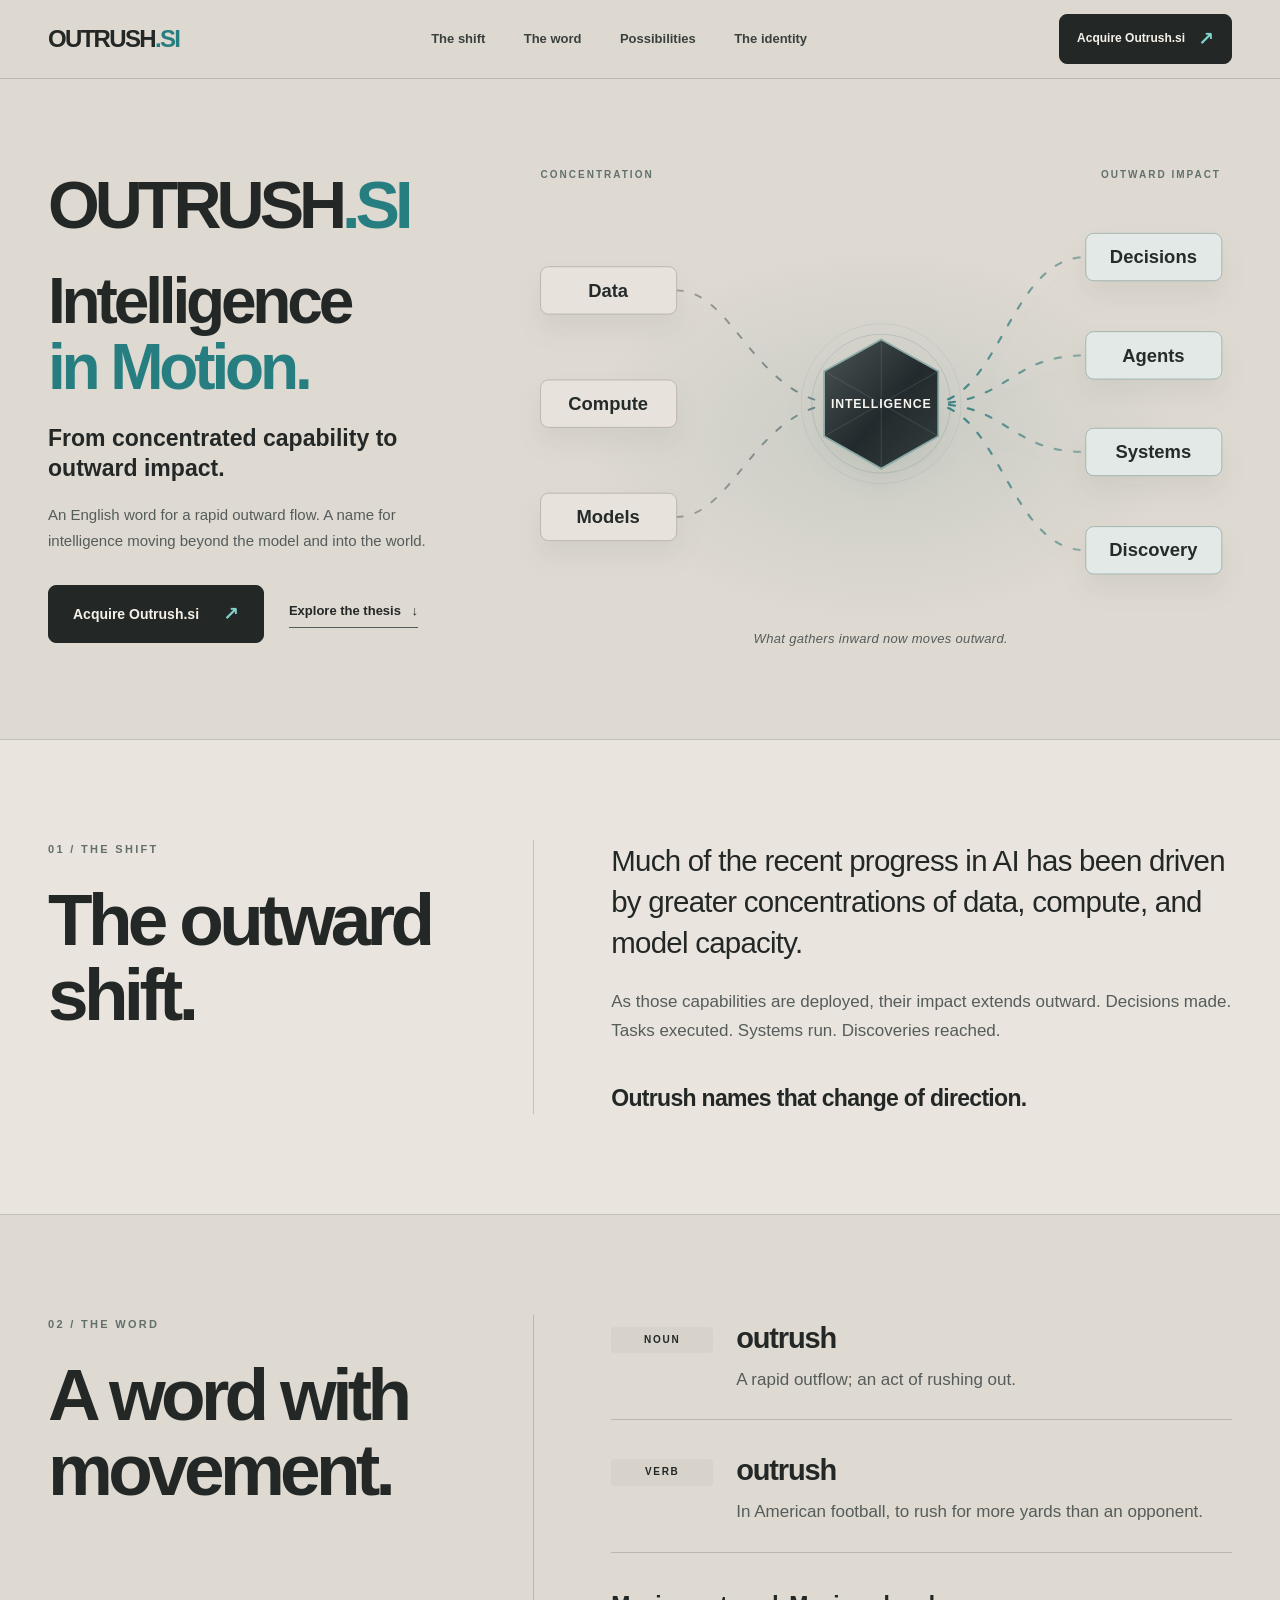
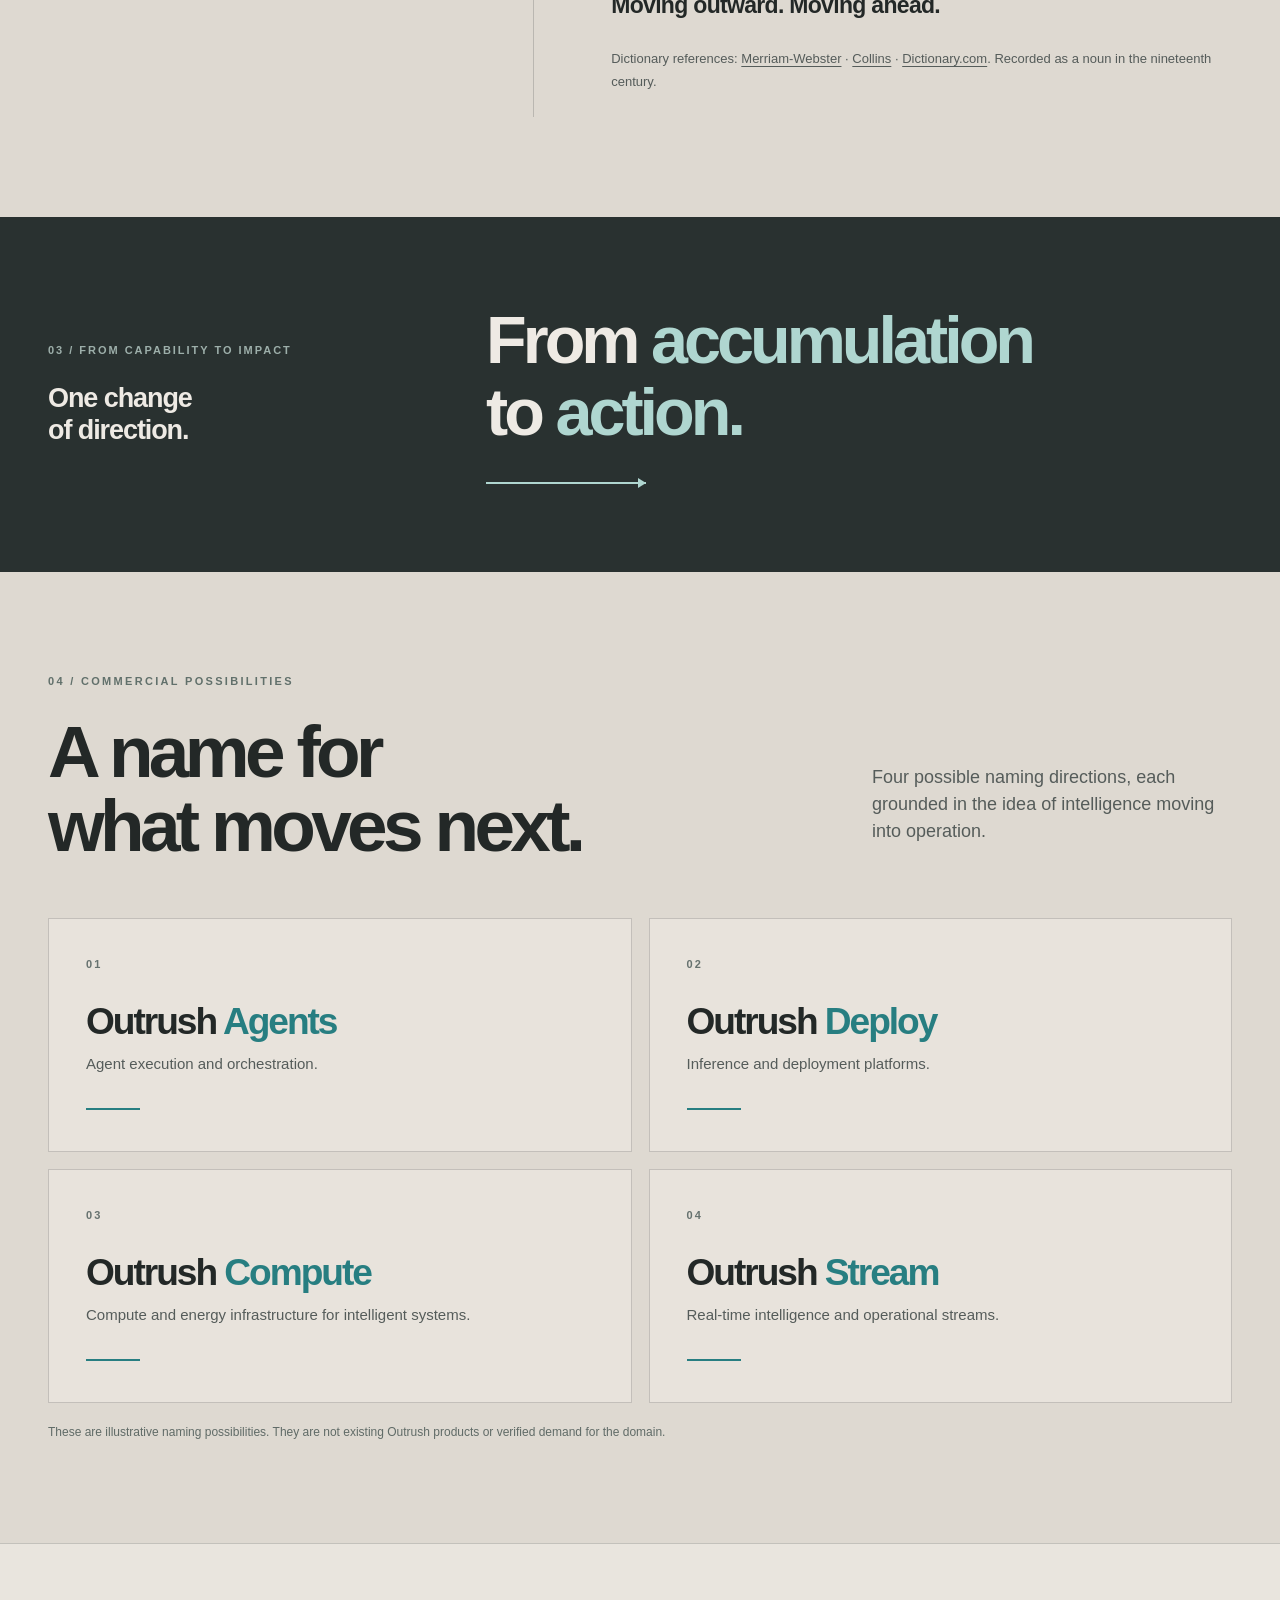
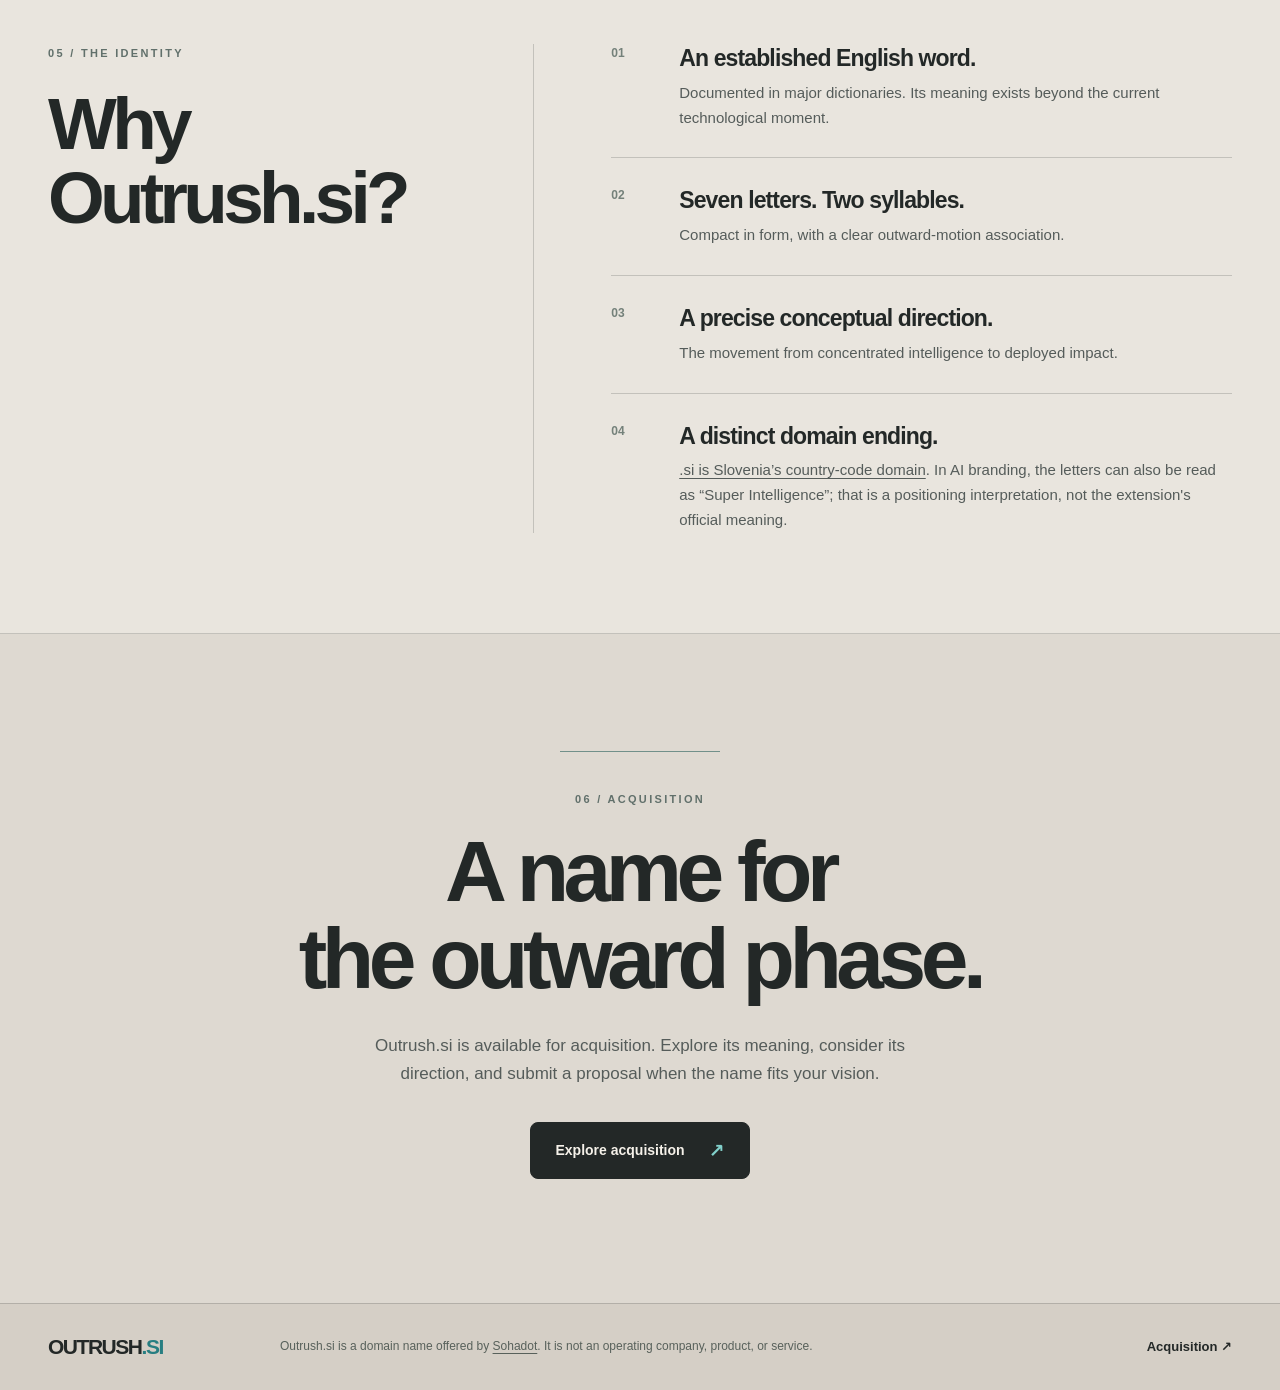
==== index.html @ 8e2b44d5 "Build Outrush.si concept-led landing and offer-only acquisition experience" ====
<!doctype html>
<html lang="en">
<head>
  <meta charset="utf-8">
  <meta name="viewport" content="width=device-width, initial-scale=1">
  <meta name="theme-color" content="#ded9d1">
  <meta name="robots" content="index, follow">
  <meta name="description" content="Outrush.si — Intelligence in Motion. A real English word for the outward flow of intelligence. Seven letters, offered for acquisition by Sohadot.">
  <title>Outrush.si — Intelligence in Motion</title>
  <link rel="canonical" href="https://outrush.si/">
  <link rel="icon" href="/assets/favicon.svg" type="image/svg+xml">
  <link rel="stylesheet" href="/styles.css">
  <meta property="og:type" content="website">
  <meta property="og:site_name" content="Outrush.si">
  <meta property="og:title" content="Outrush.si — Intelligence in Motion">
  <meta property="og:description" content="From concentrated capability to outward impact. An established English word with a distinct conceptual direction.">
  <meta property="og:url" content="https://outrush.si/">
  <meta name="twitter:card" content="summary">
  <script type="application/ld+json">
  {
    "@context":"https://schema.org",
    "@graph":[
      {"@type":"WebPage","@id":"https://outrush.si/#webpage","url":"https://outrush.si/","name":"Outrush.si — Intelligence in Motion","description":"A concept-led presentation of the domain name Outrush.si, available for acquisition from Sohadot.","inLanguage":"en","about":{"@id":"https://outrush.si/#term"}},
      {"@type":"DefinedTerm","@id":"https://outrush.si/#term","name":"outrush","description":"An act of rushing out; a rapid outflow.","url":"https://www.merriam-webster.com/dictionary/outrush","sameAs":["https://www.collinsdictionary.com/dictionary/english/outrush","https://www.dictionary.com/browse/outrush"]}
    ]
  }
  </script>
  <script src="/script.js" defer></script>
</head>
<body>
  <a class="skip-link" href="#main">Skip to content</a>
  <header class="site-header">
    <div class="shell header-inner">
      <a href="/" class="wordmark" aria-label="Outrush.si home">OUTRUSH<span>.SI</span></a>
      <nav class="desktop-nav" aria-label="Main navigation">
        <a href="#thesis">The shift</a>
        <a href="#meaning">The word</a>
        <a href="#applications">Possibilities</a>
        <a href="#identity">The identity</a>
      </nav>
      <a class="button button-dark header-action" href="/acquire/">Acquire Outrush.si <span aria-hidden="true">↗</span></a>
      <details class="mobile-menu">
        <summary aria-label="Open navigation menu"><span></span><span></span><span></span></summary>
        <nav aria-label="Mobile navigation">
          <a href="#thesis">The shift</a><a href="#meaning">The word</a><a href="#applications">Possibilities</a><a href="#identity">The identity</a><a href="/acquire/">Acquisition</a>
        </nav>
      </details>
    </div>
  </header>
  <main id="main">
    <section class="hero shell" aria-labelledby="hero-title">
      <div class="hero-copy">
        <h1 id="hero-title">OUTRUSH<span>.SI</span></h1>
        <p class="hero-lead">Intelligence<br><em>in Motion.</em></p>
        <p class="hero-support">From concentrated capability to outward impact.</p>
        <p class="hero-explain">An English word for a rapid outward flow. A name for intelligence moving beyond the model and into the world.</p>
        <div class="hero-buttons">
          <a class="button button-dark" href="/acquire/">Acquire Outrush.si <span aria-hidden="true">↗</span></a>
          <a class="text-link" href="#thesis">Explore the thesis <span aria-hidden="true">↓</span></a>
        </div>
      </div>
      <div class="flow-wrap">
        <div class="flow-topline"><span>CONCENTRATION</span><span>OUTWARD IMPACT</span></div>
        <svg class="flow-visual" viewBox="0 0 800 530" role="img" aria-labelledby="flow-title flow-desc">
          <title id="flow-title">Outrush: intelligence in motion</title>
          <desc id="flow-desc">Data, compute and models converge into intelligence. Its capabilities extend outward into decisions, agents, systems and discovery.</desc>
          <defs>
            <linearGradient id="pathIn" x1="0" y1="0" x2="1" y2="0"><stop stop-color="#9c9993"/><stop offset="1" stop-color="#648486"/></linearGradient>
            <linearGradient id="pathOut" x1="0" y1="0" x2="1" y2="0"><stop stop-color="#2e7d82"/><stop offset="1" stop-color="#92aaa5"/></linearGradient>
            <linearGradient id="core" x1="0" y1="0" x2="1" y2="1"><stop stop-color="#4c5555"/><stop offset="0.54" stop-color="#222a2d"/><stop offset="1" stop-color="#343e3c"/></linearGradient>
          </defs>
          <g class="flow-lines lines-in" fill="none" stroke="url(#pathIn)" stroke-width="2.2" stroke-linecap="round">
            <path d="M167 136 C230 136 254 252 343 265"/>
            <path d="M167 265 C242 265 274 265 343 265"/>
            <path d="M167 394 C230 394 254 278 343 265"/>
          </g>
          <g class="flow-lines lines-out" fill="none" stroke="url(#pathOut)" stroke-width="2.5" stroke-linecap="round">
            <path d="M455 265 C536 262 546 98 633 98"/>
            <path d="M455 265 C546 265 545 210 633 210"/>
            <path d="M455 265 C546 265 545 320 633 320"/>
            <path d="M455 265 C536 268 546 432 633 432"/>
          </g>
          <g class="flow-in" fill="#e7e2db" stroke="#b8b2a8">
            <rect x="12" y="109" rx="9" width="155" height="54"/>
            <rect x="12" y="238" rx="9" width="155" height="54"/>
            <rect x="12" y="367" rx="9" width="155" height="54"/>
          </g>
          <g class="flow-out" fill="#e2e9e6" stroke="#9bb0aa">
            <rect x="633" y="71" rx="9" width="155" height="54"/>
            <rect x="633" y="183" rx="9" width="155" height="54"/>
            <rect x="633" y="293" rx="9" width="155" height="54"/>
            <rect x="633" y="405" rx="9" width="155" height="54"/>
          </g>
          <polygon points="400,192 465,228 465,302 400,339 335,302 335,228" fill="url(#core)" stroke="#8daba8" stroke-width="2"/>
          <path d="M400 192V339 M335 228L400 265L465 228 M335 302L400 265L465 302" fill="none" stroke="#9bb4af" stroke-opacity=".22"/>
          <circle cx="400" cy="265" r="79" fill="none" stroke="#567e7f" stroke-opacity=".24"/>
          <circle cx="400" cy="265" r="91" fill="none" stroke="#567e7f" stroke-opacity=".12"/>
          <g class="flow-text" fill="#252b2a" font-size="21" font-weight="600" text-anchor="middle">
            <text x="89" y="143">Data</text>
            <text x="89" y="272">Compute</text>
            <text x="89" y="401">Models</text>
            <text x="710" y="105">Decisions</text>
            <text x="710" y="217">Agents</text>
            <text x="710" y="327">Systems</text>
            <text x="710" y="439">Discovery</text>
          </g>
          <text x="400" y="270" fill="#f6f5f0" font-size="14" font-weight="700" letter-spacing="1" text-anchor="middle">INTELLIGENCE</text>
        </svg>
        <div class="flow-mobile" aria-label="Data, compute, and models move into intelligence and outward into decisions, agents, systems and discovery.">
          <div class="mobile-inputs"><span>Data</span><span>Compute</span><span>Models</span></div>
          <span class="mobile-flow-arrow" aria-hidden="true">↓</span>
          <div class="mobile-core">INTELLIGENCE</div>
          <span class="mobile-flow-arrow" aria-hidden="true">↓</span>
          <div class="mobile-outputs"><span>Decisions</span><span>Agents</span><span>Systems</span><span>Discovery</span></div>
        </div>
        <p class="flow-caption">What gathers inward now moves outward.</p>
      </div>
    </section>

    <section class="thesis-band" id="thesis" aria-labelledby="shift-heading">
      <div class="shell editorial-grid">
        <div class="section-name"><span class="section-index">01 / THE SHIFT</span><h2 id="shift-heading">The outward<br>shift.</h2></div>
        <div class="section-body">
          <p class="body-large">Much of the recent progress in AI has been driven by greater concentrations of data, compute, and model capacity.</p>
          <p>As those capabilities are deployed, their impact extends outward. Decisions made. Tasks executed. Systems run. Discoveries reached.</p>
          <p class="pull-quote">Outrush names that change of direction.</p>
        </div>
      </div>
    </section>

    <section class="section shell" id="meaning" aria-labelledby="meaning-heading">
      <div class="editorial-grid">
        <div class="section-name"><span class="section-index">02 / THE WORD</span><h2 id="meaning-heading">A word with<br>movement.</h2></div>
        <div class="section-body">
          <div class="definition"><span class="part-of-speech">NOUN</span><div><strong>outrush</strong><p>A rapid outflow; an act of rushing out.</p></div></div>
          <div class="definition"><span class="part-of-speech">VERB</span><div><strong>outrush</strong><p>In American football, to rush for more yards than an opponent.</p></div></div>
          <p class="pull-quote">Moving outward. Moving ahead.</p>
          <p class="source-line">Dictionary references: <a href="https://www.merriam-webster.com/dictionary/outrush" target="_blank" rel="noopener noreferrer">Merriam-Webster</a> · <a href="https://www.collinsdictionary.com/dictionary/english/outrush" target="_blank" rel="noopener noreferrer">Collins</a> · <a href="https://www.dictionary.com/browse/outrush" target="_blank" rel="noopener noreferrer">Dictionary.com</a>. Recorded as a noun in the nineteenth century.</p>
        </div>
      </div>
    </section>

    <section class="statement-band" aria-label="From capability to impact">
      <div class="shell statement-inner">
        <div class="statement-side"><span>03 / FROM CAPABILITY TO IMPACT</span><strong>One change<br>of direction.</strong></div>
        <div class="statement-main">From <em>accumulation</em><br>to <em>action.</em><span class="statement-rule" aria-hidden="true"></span></div>
      </div>
    </section>

    <section class="section shell" id="applications" aria-labelledby="applications-heading">
      <div class="section-heading-row"><div><span class="section-index">04 / COMMERCIAL POSSIBILITIES</span><h2 id="applications-heading">A name for<br>what moves next.</h2></div><p>Four possible naming directions, each grounded in the idea of intelligence moving into operation.</p></div>
      <div class="application-grid">
        <article class="application"><span class="app-number">01</span><h3>Outrush <em>Agents</em></h3><p>Agent execution and orchestration.</p><div class="app-line" aria-hidden="true"></div></article>
        <article class="application"><span class="app-number">02</span><h3>Outrush <em>Deploy</em></h3><p>Inference and deployment platforms.</p><div class="app-line" aria-hidden="true"></div></article>
        <article class="application"><span class="app-number">03</span><h3>Outrush <em>Compute</em></h3><p>Compute and energy infrastructure for intelligent systems.</p><div class="app-line" aria-hidden="true"></div></article>
        <article class="application"><span class="app-number">04</span><h3>Outrush <em>Stream</em></h3><p>Real-time intelligence and operational streams.</p><div class="app-line" aria-hidden="true"></div></article>
      </div>
      <p class="fineprint">These are illustrative naming possibilities. They are not existing Outrush products or verified demand for the domain.</p>
    </section>

    <section class="identity-band" id="identity" aria-labelledby="identity-heading">
      <div class="shell editorial-grid">
        <div class="section-name"><span class="section-index">05 / THE IDENTITY</span><h2 id="identity-heading">Why<br>Outrush.si?</h2></div>
        <div class="section-body">
          <div class="identity-row"><span>01</span><div><h3>An established English word.</h3><p>Documented in major dictionaries. Its meaning exists beyond the current technological moment.</p></div></div>
          <div class="identity-row"><span>02</span><div><h3>Seven letters. Two syllables.</h3><p>Compact in form, with a clear outward-motion association.</p></div></div>
          <div class="identity-row"><span>03</span><div><h3>A precise conceptual direction.</h3><p>The movement from concentrated intelligence to deployed impact.</p></div></div>
          <div class="identity-row"><span>04</span><div><h3>A distinct domain ending.</h3><p><a href="https://www.register.si/en/vision-and-mission/" target="_blank" rel="noopener noreferrer">.si is Slovenia’s country-code domain</a>. In AI branding, the letters can also be read as “Super Intelligence”; that is a positioning interpretation, not the extension's official meaning.</p></div></div>
        </div>
      </div>
    </section>

    <section class="closing shell" aria-labelledby="closing-heading">
      <div class="closing-rule" aria-hidden="true"></div>
      <span class="section-index">06 / ACQUISITION</span>
      <h2 id="closing-heading">A name for<br>the outward phase.</h2>
      <p>Outrush.si is available for acquisition. Explore its meaning, consider its direction, and submit a proposal when the name fits your vision.</p>
      <a href="/acquire/" class="button button-dark button-large">Explore acquisition <span aria-hidden="true">↗</span></a>
    </section>
  </main>
  <footer class="site-footer"><div class="shell footer-inner"><a class="wordmark" href="/">OUTRUSH<span>.SI</span></a><p>Outrush.si is a domain name offered by <a href="https://sohadot.com" rel="noopener noreferrer">Sohadot</a>. It is not an operating company, product, or service.</p><a href="/acquire/">Acquisition <span aria-hidden="true">↗</span></a></div></footer>
</body>
</html>
---- styles.css ----
:root{color-scheme:light;--bg:#ded9d1;--paper:#ece8e1;--surface:#e6e1d9;--ink:#232827;--sub:#555c5a;--line:rgba(35,40,39,.19);--teal:#277e81;--shell:1310px;font-synthesis:none}
*,*::before,*::after{box-sizing:border-box}
html{scroll-behavior:smooth;scroll-padding-top:100px}
body{margin:0;background:var(--bg);color:var(--ink);font:400 16px/1.65 Inter,"Helvetica Neue",Arial,system-ui,sans-serif;-webkit-font-smoothing:antialiased}
a{color:inherit}button,a{ -webkit-tap-highlight-color:transparent}
a:focus-visible,summary:focus-visible{outline:3px solid var(--teal);outline-offset:5px}
.shell{width:min(calc(100% - 96px),var(--shell));margin-inline:auto}
.skip-link{position:absolute;top:-60px;left:12px;padding:10px 15px;background:var(--ink);color:#fff;z-index:100}
.skip-link:focus{top:12px}
.site-header{position:sticky;top:0;z-index:50;border-bottom:1px solid var(--line);background:rgba(222,217,209,.94);backdrop-filter:blur(18px)}
.header-inner{height:78px;display:flex;align-items:center;justify-content:space-between;gap:25px}
.wordmark{text-decoration:none;font-weight:850;font-size:24px;letter-spacing:-.07em;line-height:1;white-space:nowrap}
.wordmark span,.hero h1 span{color:var(--teal)}
.desktop-nav{display:flex;align-items:center;gap:clamp(15px,3vw,40px)}
.desktop-nav a{color:#39413e;text-decoration:none;font-size:13px;font-weight:650;transition:color .2s}
.desktop-nav a:hover,.text-link:hover{color:var(--teal)}
.button{display:inline-flex;align-items:center;justify-content:center;gap:24px;text-decoration:none;font-size:14px;font-weight:680;min-height:49px;border:1px solid var(--ink);padding:12px 24px;border-radius:8px;transition:background .2s,transform .2s,box-shadow .2s}
.button:hover{transform:translateY(-2px);box-shadow:0 8px 20px #2328271a}
.button-dark{background:var(--ink);color:#f5f1e9}
.button-dark span{color:#82d1cb;font-size:19px}
.header-action{font-size:12px;min-height:42px;padding:8px 17px;gap:13px}
.button-light{background:var(--paper)}
.button-large{min-width:216px}
.mobile-menu{display:none}
.hero{min-height:660px;display:grid;grid-template-columns:40% 60%;align-items:center;gap:0;padding-block:80px 82px}
.hero-copy{position:relative;z-index:2}
.hero h1{font-size:clamp(40px,5.2vw,76px);line-height:.98;letter-spacing:-.075em;font-weight:850;margin:0 0 31px;white-space:nowrap}
.hero-lead{font-size:clamp(49px,5vw,76px);line-height:1.02;font-weight:660;letter-spacing:-.065em;margin:0}
.hero-lead em{font-style:normal;color:var(--teal)}
.hero-support{font-size:clamp(18px,1.8vw,24px);font-weight:580;line-height:1.32;margin:23px 0 18px;max-width:390px}
.hero-explain{max-width:382px;color:var(--sub);font-size:15px;line-height:1.72;margin:0}
.hero-buttons{display:flex;align-items:center;gap:25px;flex-wrap:wrap;margin-top:32px}
.text-link{text-decoration:none;border-bottom:1px solid var(--sub);font-size:13px;font-weight:670;padding-bottom:5px;white-space:nowrap}
.text-link span{padding-left:7px}
.flow-wrap{position:relative;margin-left:8px;min-width:0}
.flow-wrap:before{content:"";position:absolute;inset:16% 6% 6%;background:radial-gradient(ellipse at 50% 51%,rgba(133,163,155,.23),transparent 68%);pointer-events:none}
.flow-topline{display:flex;justify-content:space-between;max-width:740px;margin:0 auto -12px;padding-inline:11px;color:#62716c;font-size:10px;letter-spacing:.2em;font-weight:790}
.flow-visual{display:block;width:100%;height:auto;overflow:visible;filter:drop-shadow(0 15px 12px rgba(61,71,66,.065))}
.flow-lines path{stroke-dasharray:7 15;animation:move-flow 9s linear infinite}
.lines-in path{animation-direction:reverse}
@keyframes move-flow{to{stroke-dashoffset:-132}}
.flow-caption{text-align:center;font-size:13px;letter-spacing:.025em;color:var(--sub);font-style:italic;margin:-9px 0 0}
.flow-mobile{display:none}
.section,.thesis-band,.identity-band{padding-block:100px}
.thesis-band{background:#e9e5de;border-block:1px solid var(--line)}
.identity-band{background:#e9e5de;border-block:1px solid var(--line)}
.editorial-grid{display:grid;grid-template-columns:41% 59%;gap:0}
.section-name{padding-right:8%}
.section-index{font-size:11px;letter-spacing:.21em;font-weight:800;color:#61706b;display:block;margin-bottom:25px}
h2{font-size:clamp(43px,5.7vw,80px);line-height:1.02;letter-spacing:-.064em;margin:0;font-weight:700}
.section-body{border-left:1px solid var(--line);padding-left:clamp(35px,6vw,92px);max-width:760px}
.section-body p{font-size:17px;line-height:1.74;color:var(--sub);margin:0 0 23px}
.section-body p.body-large{font-size:clamp(22px,2.3vw,30px);line-height:1.4;letter-spacing:-.025em;color:var(--ink);font-weight:520}
.section-body p.pull-quote{font-size:23px;font-weight:610;line-height:1.4;letter-spacing:-.03em;color:var(--ink);margin:36px 0 0}
.definition{display:grid;grid-template-columns:102px 1fr;gap:23px;align-items:start;border-bottom:1px solid var(--line);padding-bottom:25px;margin-bottom:27px}
.definition strong{font-size:29px;font-weight:660;letter-spacing:-.04em}
.definition p{font-size:17px;margin:2px 0 0}
.part-of-speech{display:inline-block;background:#d7d2ca;border-radius:4px;padding:5px 8px;letter-spacing:.17em;font-size:10px;font-weight:800;text-align:center;margin-top:12px}
.section-body p.source-line{margin-top:26px;font-size:13px;line-height:1.8}
.source-line a,.identity-row a{text-underline-offset:3px}
.statement-band{background:#293130;color:#eeeae4;padding:88px 0;overflow:hidden}
.statement-inner{display:grid;grid-template-columns:37% 63%;align-items:center}
.statement-side span{font-size:11px;letter-spacing:.18em;color:#9dafaa;display:block;margin-bottom:24px;font-weight:750}
.statement-side strong{font-size:27px;line-height:1.15;font-weight:550;letter-spacing:-.04em}
.statement-main{font-size:clamp(40px,5.2vw,72px);letter-spacing:-.06em;line-height:1.08;font-weight:580;position:relative}
.statement-main em{font-style:normal;color:#afd6d0}
.statement-rule{display:block;width:160px;height:2px;background:#afd6d0;margin-top:33px;position:relative}
.statement-rule:after{content:"";position:absolute;right:0;top:-4px;border-left:8px solid #afd6d0;border-top:5px solid transparent;border-bottom:5px solid transparent}
.section-heading-row{display:grid;grid-template-columns:1fr 360px;align-items:end;gap:40px;margin-bottom:55px}
.section-heading-row p{font-size:18px;color:var(--sub);max-width:370px;line-height:1.5}
.application-grid{display:grid;grid-template-columns:repeat(2,minmax(0,1fr));gap:17px}
.application{border:1px solid var(--line);background:rgba(246,242,236,.38);min-height:234px;padding:31px 37px 29px;position:relative;overflow:hidden;transition:transform .2s,border-color .2s,background .2s}
.application:hover{transform:translateY(-3px);border-color:#5d8581;background:rgba(246,242,236,.63)}
.app-number{font-size:11px;color:#66726f;letter-spacing:.19em;font-weight:850}
.application h3{font-size:clamp(27px,2.9vw,38px);line-height:1.15;letter-spacing:-.055em;margin:23px 0 9px;font-weight:700}
.application h3 em{font-style:normal;color:var(--teal)}
.application p{margin:0;color:var(--sub);font-size:15px}
.app-line{height:2px;width:54px;background:var(--teal);margin-top:32px}
.fineprint{font-size:12px;color:#606b67;line-height:1.7;margin:19px 0 0}
.identity-row{display:grid;grid-template-columns:36px 1fr;gap:32px;padding:0 0 27px;margin-bottom:28px;border-bottom:1px solid var(--line)}
.identity-row:last-child{border:0;margin-bottom:0;padding-bottom:0}
.identity-row>span{font-size:12px;color:#74817a;font-weight:800}
.identity-row h3{font-size:23px;letter-spacing:-.038em;line-height:1.3;margin:0 0 7px}
.identity-row p{font-size:15px;line-height:1.65;margin:0}
.closing{text-align:center;padding-block:117px 124px;position:relative}
.closing-rule{width:160px;height:1px;background:#71908a;margin:0 auto 38px}
.closing .section-index{margin-bottom:20px}
.closing h2{font-size:clamp(46px,6.7vw,91px)}
.closing p{max-width:560px;color:var(--sub);font-size:17px;margin:29px auto 34px}
.site-footer{border-top:1px solid var(--line);background:#d5cfc6;padding:32px 0}
.footer-inner{display:grid;grid-template-columns:200px 1fr auto;align-items:center;gap:32px}
.footer-inner .wordmark{font-size:21px}
.footer-inner p{font-size:12px;color:#58615b;line-height:1.6;max-width:550px;margin:0}
.footer-inner p a{text-underline-offset:3px}
.footer-inner>a:last-child{font-size:13px;font-weight:700;text-decoration:none}
.acquire-hero{padding:96px 0 65px;min-height:calc(100vh - 190px)}
.acquire-layout{display:grid;grid-template-columns:58% 42%;align-items:start;gap:0}
.acquisition-intro{padding-right:11%}
.acquisition-intro h1{font-size:clamp(54px,6.2vw,92px);letter-spacing:-.065em;line-height:.96;margin:0 0 28px;font-weight:720}
.acquisition-intro h1 em{font-style:normal;color:var(--teal)}
.acquisition-intro .large{font-size:clamp(22px,2.4vw,33px);line-height:1.35;font-weight:550;letter-spacing:-.03em}
.acquisition-intro p{font-size:16px;color:var(--sub);max-width:620px}
.acquisition-intro .quiet{font-size:14px;margin-top:32px}
.offer-panel{border:1px solid var(--line);background:#eae6df;padding:37px 38px;box-shadow:0 22px 62px #3c373017}
.offer-panel .section-index{margin-bottom:16px}
.offer-panel h2{font-size:38px;line-height:1.06;margin-bottom:18px}
.offer-panel>p{color:var(--sub);font-size:15px}
.offer-panel .button{width:100%;justify-content:space-between;margin-top:15px}
.offer-panel .email-link{display:block;text-align:center;margin:19px 0 25px;font-size:15px;font-weight:670;text-underline-offset:4px;overflow-wrap:anywhere}
.transaction-note{padding-top:22px;border-top:1px solid var(--line);margin-top:19px;color:var(--sub);font-size:13px;line-height:1.7}
.transaction-note strong{color:var(--ink)}
.acquisition-points{border-top:1px solid var(--line);margin-top:65px;padding-top:38px;display:grid;grid-template-columns:repeat(3,1fr);gap:45px}
.acquisition-points h3{font-size:17px;letter-spacing:-.025em;margin:0 0 9px}
.acquisition-points p{color:var(--sub);font-size:13px;line-height:1.65;margin:0}
@media(max-width:1200px){.shell{width:min(calc(100% - 70px),var(--shell))}.desktop-nav{gap:18px}.hero{grid-template-columns:43% 57%}.hero h1{font-size:clamp(40px,5vw,64px)}.hero-lead{font-size:clamp(48px,5vw,65px)}}
@media(max-width:900px){.desktop-nav{display:none}.mobile-menu{display:block;position:relative;margin-left:auto}.mobile-menu summary{list-style:none;cursor:pointer;padding:14px 8px;display:grid;gap:4px}.mobile-menu summary::-webkit-details-marker{display:none}.mobile-menu summary span{display:block;width:24px;height:2px;background:var(--ink)}.mobile-menu nav{position:absolute;right:0;top:100%;min-width:210px;border:1px solid var(--line);background:var(--paper);padding:12px;box-shadow:0 14px 32px #0002;display:grid}.mobile-menu nav a{padding:12px 8px;text-decoration:none;font-weight:650}.header-action{margin-left:auto}.hero{grid-template-columns:1fr;padding-block:76px 68px}.hero h1{font-size:clamp(50px,9vw,80px)}.hero-lead{font-size:clamp(49px,8vw,74px)}.hero-explain,.hero-support{max-width:650px}.flow-wrap{max-width:770px;margin:60px auto 0;width:100%}.editorial-grid{grid-template-columns:35% 65%}.section-body{padding-left:40px}.section-heading-row{grid-template-columns:1fr 280px}.acquire-layout{grid-template-columns:1fr}.acquisition-intro{padding:0 0 42px}.acquisition-points{margin-top:48px}}
@media(max-width:650px){html{scroll-padding-top:80px}.shell{width:calc(100% - 36px)}.header-inner{height:66px;gap:8px}.wordmark{font-size:20px}.header-action{font-size:11px;min-height:40px;padding:8px 12px;gap:7px}.mobile-menu{margin-left:0}.hero{padding-block:61px 58px}.hero h1{font-size:clamp(43px,11vw,68px);margin-bottom:26px}.hero-lead{font-size:clamp(47px,12vw,69px)}.hero-support{margin-top:24px;font-size:19px}.hero-explain{font-size:15px}.hero-buttons{margin-top:29px}.flow-wrap{margin-top:51px;border-top:1px solid var(--line);padding-top:25px}.flow-topline,.flow-visual{display:none}.flow-mobile{display:grid;justify-items:center;gap:10px}.mobile-inputs,.mobile-outputs{display:flex;flex-wrap:wrap;justify-content:center;gap:7px;width:100%}.mobile-inputs span,.mobile-outputs span{font-size:12px;font-weight:680;background:#ece8e1;border:1px solid #bcb7ad;padding:9px 13px;border-radius:5px}.mobile-outputs span{background:#e0e9e5;border-color:#aabdb8}.mobile-flow-arrow{color:var(--teal);font-size:24px;line-height:1.2}.mobile-core{background:#273331;color:#f4f0e9;padding:25px 32px;letter-spacing:.13em;font-weight:800;font-size:13px;clip-path:polygon(13% 0,87% 0,100% 50%,87% 100%,13% 100%,0 50%)}.flow-caption{margin:25px 0 0}.section,.thesis-band,.identity-band{padding-block:70px}.editorial-grid{grid-template-columns:1fr}.section-name{padding:0 0 28px}.section-index{margin-bottom:15px;font-size:10px}h2{font-size:clamp(42px,10vw,62px)}.section-body{border-left:0;border-top:1px solid var(--line);padding:30px 0 0}.section-body p{font-size:16px}.section-body p.body-large{font-size:22px}.definition{grid-template-columns:70px 1fr;gap:14px}.definition strong{font-size:26px}.statement-band{padding:62px 0}.statement-inner{grid-template-columns:1fr;gap:35px}.statement-side span{margin-bottom:16px}.statement-side strong{font-size:23px}.statement-main{font-size:clamp(38px,9vw,60px)}.section-heading-row{grid-template-columns:1fr;gap:8px;margin-bottom:35px}.section-heading-row p{font-size:16px}.application-grid{grid-template-columns:1fr;gap:12px}.application{padding:25px;min-height:195px}.application h3{font-size:30px}.app-line{margin-top:24px}.identity-row{gap:18px}.identity-row h3{font-size:21px}.closing{padding-block:85px 88px}.closing p{font-size:16px}.footer-inner{grid-template-columns:1fr;gap:12px}.footer-inner p{max-width:100%}.acquire-hero{padding:65px 0 40px}.acquisition-intro h1{font-size:clamp(52px,12vw,75px)}.acquisition-intro .large{font-size:24px}.offer-panel{padding:27px 22px}.offer-panel h2{font-size:34px}.acquisition-points{grid-template-columns:1fr;gap:25px}.button{min-height:48px}}
@media(prefers-reduced-motion:reduce){html{scroll-behavior:auto}*,*::before,*::after{animation:none!important;transition:none!important}.flow-lines path{stroke-dasharray:none}}
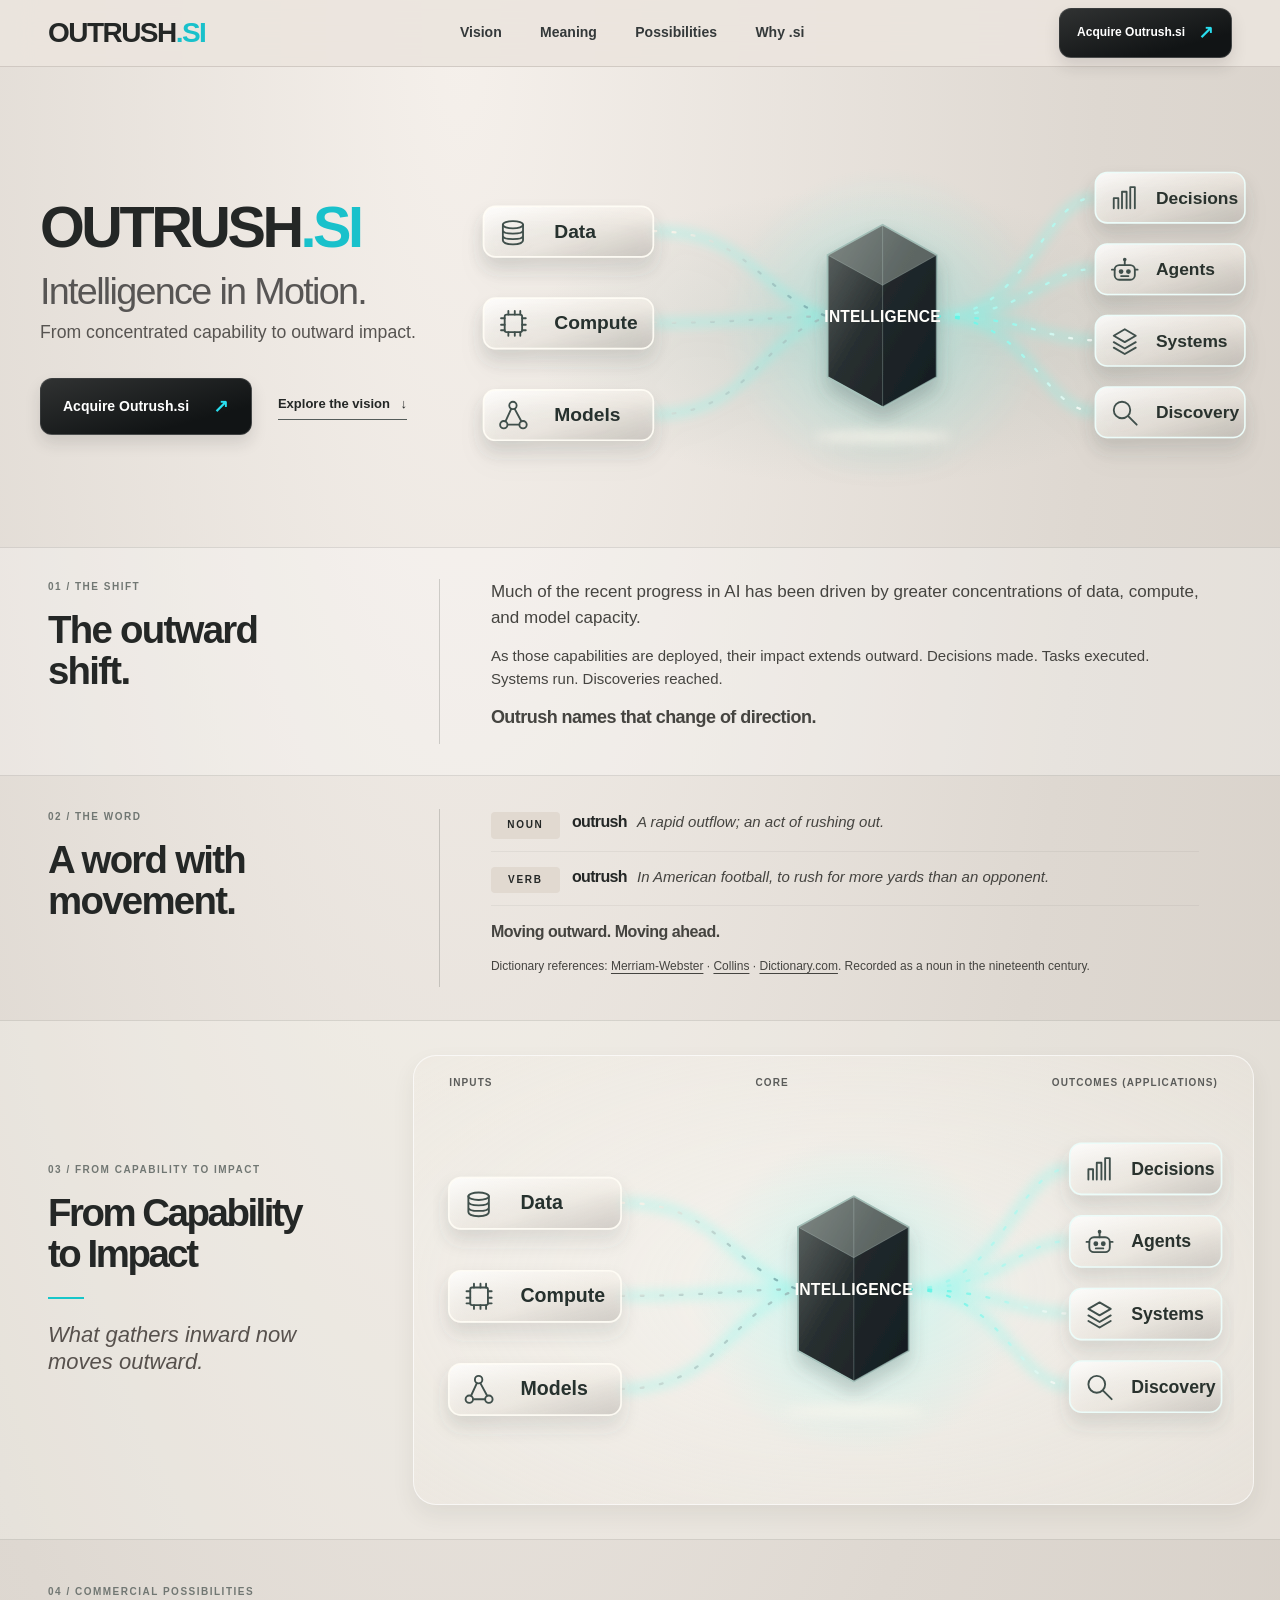
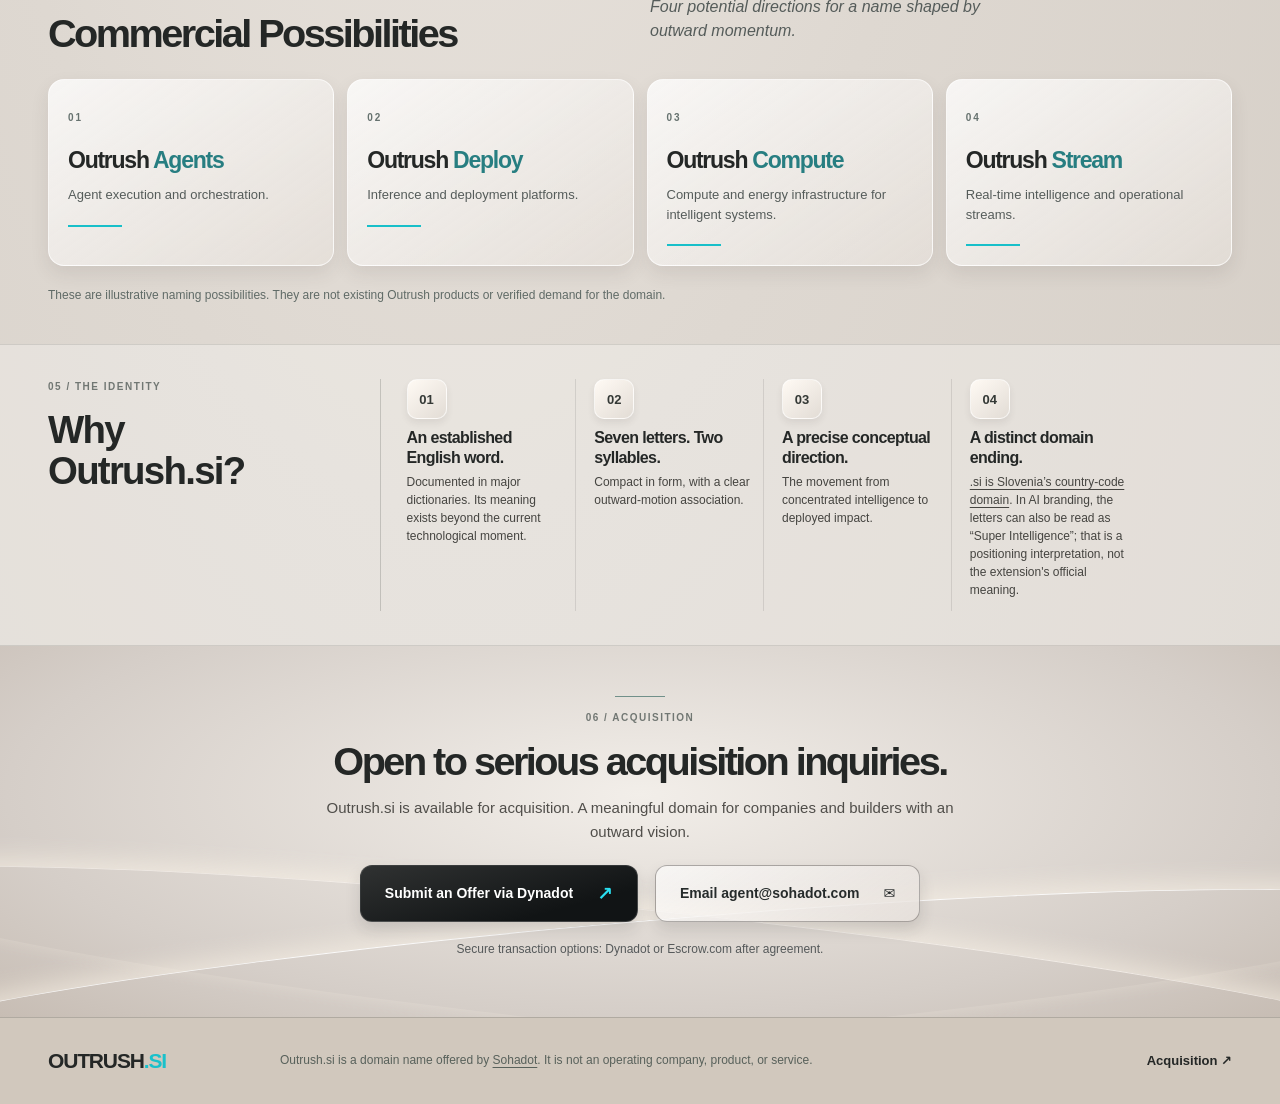
==== commit 09220a44: "Match approved champagne-glass concept and strengthen mobile presentation" ====
--- a/index.html
+++ b/index.html
@@ -10,12 +10,23 @@
   <link rel="canonical" href="https://outrush.si/">
   <link rel="icon" href="/assets/favicon.svg" type="image/svg+xml">
   <link rel="stylesheet" href="/styles.css">
+  <link rel="stylesheet" href="/design-v2.css">
   <meta property="og:type" content="website">
   <meta property="og:site_name" content="Outrush.si">
   <meta property="og:title" content="Outrush.si — Intelligence in Motion">
-  <meta property="og:description" content="From concentrated capability to outward impact. An established English word with a distinct conceptual direction.">
+  <meta property="og:description" content="From concentrated capability to outward impact. An English word for intelligence in motion.">
   <meta property="og:url" content="https://outrush.si/">
-  <meta name="twitter:card" content="summary">
+  <meta property="og:image" content="https://outrush.si/assets/social-card.jpg">
+  <meta property="og:image:secure_url" content="https://outrush.si/assets/social-card.jpg">
+  <meta property="og:image:type" content="image/jpeg">
+  <meta property="og:image:width" content="1200">
+  <meta property="og:image:height" content="630">
+  <meta property="og:image:alt" content="Outrush.si — Intelligence in Motion. Champagne-grey visualization of intelligence flowing from concentration to outward impact.">
+  <meta name="twitter:card" content="summary_large_image">
+  <meta name="twitter:title" content="Outrush.si — Intelligence in Motion">
+  <meta name="twitter:description" content="From concentrated capability to outward impact. An English word for intelligence in motion.">
+  <meta name="twitter:image" content="https://outrush.si/assets/social-card.jpg">
+  <meta name="twitter:image:alt" content="OUTRUSH.SI — Intelligence in Motion.">
   <script type="application/ld+json">
   {
     "@context":"https://schema.org",
@@ -27,97 +38,86 @@
   </script>
   <script src="/script.js" defer></script>
 </head>
-<body>
+<body class="concept-v2">
   <a class="skip-link" href="#main">Skip to content</a>
   <header class="site-header">
     <div class="shell header-inner">
       <a href="/" class="wordmark" aria-label="Outrush.si home">OUTRUSH<span>.SI</span></a>
       <nav class="desktop-nav" aria-label="Main navigation">
-        <a href="#thesis">The shift</a>
-        <a href="#meaning">The word</a>
+        <a href="#thesis">Vision</a>
+        <a href="#meaning">Meaning</a>
         <a href="#applications">Possibilities</a>
-        <a href="#identity">The identity</a>
+        <a href="#identity">Why .si</a>
       </nav>
       <a class="button button-dark header-action" href="/acquire/">Acquire Outrush.si <span aria-hidden="true">↗</span></a>
       <details class="mobile-menu">
         <summary aria-label="Open navigation menu"><span></span><span></span><span></span></summary>
         <nav aria-label="Mobile navigation">
-          <a href="#thesis">The shift</a><a href="#meaning">The word</a><a href="#applications">Possibilities</a><a href="#identity">The identity</a><a href="/acquire/">Acquisition</a>
+          <a href="#thesis">Vision</a><a href="#meaning">Meaning</a><a href="#applications">Possibilities</a><a href="#identity">Why .si</a><a href="/acquire/">Acquisition</a>
         </nav>
       </details>
     </div>
   </header>
   <main id="main">
     <section class="hero shell" aria-labelledby="hero-title">
-      <div class="hero-copy">
-        <h1 id="hero-title">OUTRUSH<span>.SI</span></h1>
-        <p class="hero-lead">Intelligence<br><em>in Motion.</em></p>
-        <p class="hero-support">From concentrated capability to outward impact.</p>
-        <p class="hero-explain">An English word for a rapid outward flow. A name for intelligence moving beyond the model and into the world.</p>
-        <div class="hero-buttons">
-          <a class="button button-dark" href="/acquire/">Acquire Outrush.si <span aria-hidden="true">↗</span></a>
-          <a class="text-link" href="#thesis">Explore the thesis <span aria-hidden="true">↓</span></a>
-        </div>
-      </div>
-      <div class="flow-wrap">
-        <div class="flow-topline"><span>CONCENTRATION</span><span>OUTWARD IMPACT</span></div>
-        <svg class="flow-visual" viewBox="0 0 800 530" role="img" aria-labelledby="flow-title flow-desc">
-          <title id="flow-title">Outrush: intelligence in motion</title>
-          <desc id="flow-desc">Data, compute and models converge into intelligence. Its capabilities extend outward into decisions, agents, systems and discovery.</desc>
-          <defs>
-            <linearGradient id="pathIn" x1="0" y1="0" x2="1" y2="0"><stop stop-color="#9c9993"/><stop offset="1" stop-color="#648486"/></linearGradient>
-            <linearGradient id="pathOut" x1="0" y1="0" x2="1" y2="0"><stop stop-color="#2e7d82"/><stop offset="1" stop-color="#92aaa5"/></linearGradient>
-            <linearGradient id="core" x1="0" y1="0" x2="1" y2="1"><stop stop-color="#4c5555"/><stop offset="0.54" stop-color="#222a2d"/><stop offset="1" stop-color="#343e3c"/></linearGradient>
-          </defs>
-          <g class="flow-lines lines-in" fill="none" stroke="url(#pathIn)" stroke-width="2.2" stroke-linecap="round">
-            <path d="M167 136 C230 136 254 252 343 265"/>
-            <path d="M167 265 C242 265 274 265 343 265"/>
-            <path d="M167 394 C230 394 254 278 343 265"/>
-          </g>
-          <g class="flow-lines lines-out" fill="none" stroke="url(#pathOut)" stroke-width="2.5" stroke-linecap="round">
-            <path d="M455 265 C536 262 546 98 633 98"/>
-            <path d="M455 265 C546 265 545 210 633 210"/>
-            <path d="M455 265 C546 265 545 320 633 320"/>
-            <path d="M455 265 C536 268 546 432 633 432"/>
-          </g>
-          <g class="flow-in" fill="#e7e2db" stroke="#b8b2a8">
-            <rect x="12" y="109" rx="9" width="155" height="54"/>
-            <rect x="12" y="238" rx="9" width="155" height="54"/>
-            <rect x="12" y="367" rx="9" width="155" height="54"/>
-          </g>
-          <g class="flow-out" fill="#e2e9e6" stroke="#9bb0aa">
-            <rect x="633" y="71" rx="9" width="155" height="54"/>
-            <rect x="633" y="183" rx="9" width="155" height="54"/>
-            <rect x="633" y="293" rx="9" width="155" height="54"/>
-            <rect x="633" y="405" rx="9" width="155" height="54"/>
-          </g>
-          <polygon points="400,192 465,228 465,302 400,339 335,302 335,228" fill="url(#core)" stroke="#8daba8" stroke-width="2"/>
-          <path d="M400 192V339 M335 228L400 265L465 228 M335 302L400 265L465 302" fill="none" stroke="#9bb4af" stroke-opacity=".22"/>
-          <circle cx="400" cy="265" r="79" fill="none" stroke="#567e7f" stroke-opacity=".24"/>
-          <circle cx="400" cy="265" r="91" fill="none" stroke="#567e7f" stroke-opacity=".12"/>
-          <g class="flow-text" fill="#252b2a" font-size="21" font-weight="600" text-anchor="middle">
-            <text x="89" y="143">Data</text>
-            <text x="89" y="272">Compute</text>
-            <text x="89" y="401">Models</text>
-            <text x="710" y="105">Decisions</text>
-            <text x="710" y="217">Agents</text>
-            <text x="710" y="327">Systems</text>
-            <text x="710" y="439">Discovery</text>
-          </g>
-          <text x="400" y="270" fill="#f6f5f0" font-size="14" font-weight="700" letter-spacing="1" text-anchor="middle">INTELLIGENCE</text>
-        </svg>
-        <div class="flow-mobile" aria-label="Data, compute, and models move into intelligence and outward into decisions, agents, systems and discovery.">
-          <div class="mobile-inputs"><span>Data</span><span>Compute</span><span>Models</span></div>
-          <span class="mobile-flow-arrow" aria-hidden="true">↓</span>
-          <div class="mobile-core">INTELLIGENCE</div>
-          <span class="mobile-flow-arrow" aria-hidden="true">↓</span>
-          <div class="mobile-outputs"><span>Decisions</span><span>Agents</span><span>Systems</span><span>Discovery</span></div>
-        </div>
-        <p class="flow-caption">What gathers inward now moves outward.</p>
-      </div>
-    </section>
-
-    <section class="thesis-band" id="thesis" aria-labelledby="shift-heading">
+   <div class="hero-copy">
+    <h1 id="hero-title">OUTRUSH<span>.SI</span></h1>
+    <p class="hero-lead">Intelligence in Motion.</p>
+    <p class="hero-support">From concentrated capability to outward impact.</p>
+    <div class="hero-buttons">
+     <a class="button button-dark" href="/acquire/">Acquire Outrush.si <span aria-hidden="true">↗</span></a>
+     <a class="text-link" href="#thesis">Explore the vision <span aria-hidden="true">↓</span></a>
+    </div>
+   </div>
+   <div class="flow-wrap">
+    <svg class="flow-visual" viewBox="0 0 860 422" role="img" aria-labelledby="outrushhero-title outrushhero-desc">
+ <title id="outrushhero-title">Data, compute and models become intelligence in motion</title>
+ <desc id="outrushhero-desc">Three inputs converge into a central intelligence core, which releases four outward flows to decisions, agents, systems and discovery.</desc>
+ <defs>
+  <linearGradient id="outrushhero-glass" x1="0" y1="0" x2=".95" y2="1"><stop stop-color="#ffffff" stop-opacity=".85"/><stop offset=".58" stop-color="#f7f2ea" stop-opacity=".49"/><stop offset="1" stop-color="#bdb7b1" stop-opacity=".45"/></linearGradient>
+  <linearGradient id="outrushhero-steel" x1="0" y1="0" x2="1" y2="1"><stop stop-color="#626967"/><stop offset=".45" stop-color="#282f30"/><stop offset="1" stop-color="#171e22"/></linearGradient>
+  <linearGradient id="outrushhero-left" x1="0" y1=".3" x2="1" y2=".7"><stop stop-color="#f5f2e9"/><stop offset="1" stop-color="#80b3b3"/></linearGradient>
+  <linearGradient id="outrushhero-right" x1="0" y1=".25" x2="1" y2=".75"><stop stop-color="#63f5e7"/><stop offset="1" stop-color="#f0f7f2"/></linearGradient>
+  <filter id="outrushhero-shadow" x="-30%" y="-45%" width="180%" height="210%"><feDropShadow dx="0" dy="12" stdDeviation="9" flood-color="#4c514f" flood-opacity=".24"/></filter>
+  <filter id="outrushhero-glow" x="-75%" y="-90%" width="250%" height="280%"><feGaussianBlur stdDeviation="6"/></filter>
+  <radialGradient id="outrushhero-shine"><stop stop-color="#76fff6" stop-opacity=".67"/><stop offset="1" stop-color="#76fff6" stop-opacity="0"/></radialGradient>
+ </defs>
+ <ellipse cx="454" cy="222" rx="178" ry="172" fill="url(#outrushhero-shine)" opacity=".48"/>
+ <g class="v2-flow-soft" fill="none" stroke="#64fff0" stroke-width="8" opacity=".36" filter="url(#outrushhero-glow)">
+  <path d="M202 119 C306 119 315 185 392 212M202 219 C306 219 320 212 392 212M202 319 C306 319 315 239 392 212"/>
+  <path d="M511 212 C611 212 627 82 684 82M511 212 C607 212 630 160 684 160M511 212 C607 212 630 238 684 238M511 212 C611 212 627 316 684 316"/>
+ </g>
+ <g class="v2-flow-lines" fill="none" stroke-width="2.5" stroke-linecap="round">
+  <path stroke="url(#outrushhero-left)" d="M202 119 C306 119 315 185 392 212"/>
+  <path stroke="url(#outrushhero-left)" d="M202 219 C306 219 320 212 392 212"/>
+  <path stroke="url(#outrushhero-left)" d="M202 319 C306 319 315 239 392 212"/>
+  <path stroke="url(#outrushhero-right)" d="M511 212 C611 212 627 82 684 82"/>
+  <path stroke="url(#outrushhero-right)" d="M511 212 C607 212 630 160 684 160"/>
+  <path stroke="url(#outrushhero-right)" d="M511 212 C607 212 630 238 684 238"/>
+  <path stroke="url(#outrushhero-right)" d="M511 212 C611 212 627 316 684 316"/>
+ </g>
+ <g filter="url(#outrushhero-shadow)">
+ <rect x="17" y="92" width="185" height="55" rx="13" fill="url(#outrushhero-glass)" stroke="#fffdf6" stroke-opacity=".91" stroke-width="1.8"/><g transform="translate(36 106)" fill="none" stroke="#3f4f4b" stroke-width="2" stroke-linecap="round" stroke-linejoin="round"><ellipse cx="13" cy="6" rx="11" ry="4"/><path d="M2 6v17c0 6 22 6 22 0V6M2 12c0 5 22 5 22 0M2 18c0 5 22 5 22 0"/></g><text x="94" y="126" font-size="21" font-weight="650" fill="#27302e">Data</text><rect x="17" y="192" width="185" height="55" rx="13" fill="url(#outrushhero-glass)" stroke="#fffdf6" stroke-opacity=".91" stroke-width="1.8"/><g transform="translate(36 206)" fill="none" stroke="#3f4f4b" stroke-width="2" stroke-linecap="round" stroke-linejoin="round"><rect x="4" y="4" width="19" height="19" rx="2"/><path d="M0 8h4M0 15h4M0 21h4M23 8h4M23 15h4M23 21h4M8 0v4M15 0v4M21 0v4M8 23v4M15 23v4M21 23v4"/></g><text x="94" y="226" font-size="21" font-weight="650" fill="#27302e">Compute</text><rect x="17" y="292" width="185" height="55" rx="13" fill="url(#outrushhero-glass)" stroke="#fffdf6" stroke-opacity=".91" stroke-width="1.8"/><g transform="translate(36 306)" fill="none" stroke="#3f4f4b" stroke-width="2" stroke-linecap="round" stroke-linejoin="round"><circle cx="13" cy="3" r="4"/><circle cx="3" cy="24" r="4"/><circle cx="24" cy="24" r="4"/><path d="M11 7 5 20M15 7l7 13M8 24h12"/></g><text x="94" y="326" font-size="21" font-weight="650" fill="#27302e">Models</text>
+ <rect x="684" y="55" width="163" height="55" rx="13" fill="url(#outrushhero-glass)" stroke="#ecfcf9" stroke-width="1.7"/><g transform="translate(702 69)" fill="none" stroke="#3f4f4b" stroke-width="2" stroke-linecap="round" stroke-linejoin="round"><path d="M2 25V14h5v11M11 25V7h5v18M20 25V2h5v23"/></g><text x="750" y="89" font-size="19" font-weight="620" fill="#29332e">Decisions</text><rect x="684" y="133" width="163" height="55" rx="13" fill="url(#outrushhero-glass)" stroke="#ecfcf9" stroke-width="1.7"/><g transform="translate(702 147)" fill="none" stroke="#3f4f4b" stroke-width="2" stroke-linecap="round" stroke-linejoin="round"><rect x="3" y="9" width="22" height="16" rx="5"/><circle cx="10" cy="16" r="1.6" fill="#3f4f4b"/><circle cx="18" cy="16" r="1.6" fill="#3f4f4b"/><path d="M14 3v6M10 21h8M0 14h3M25 14h3"/><circle cx="14" cy="3" r="1"/></g><text x="750" y="167" font-size="19" font-weight="620" fill="#29332e">Agents</text><rect x="684" y="211" width="163" height="55" rx="13" fill="url(#outrushhero-glass)" stroke="#ecfcf9" stroke-width="1.7"/><g transform="translate(702 225)" fill="none" stroke="#3f4f4b" stroke-width="2" stroke-linecap="round" stroke-linejoin="round"><path d="m14 1 12 7-12 7L2 8Z M2 15l12 7 12-7M2 21l12 7 12-7"/></g><text x="750" y="245" font-size="19" font-weight="620" fill="#29332e">Systems</text><rect x="684" y="289" width="163" height="55" rx="13" fill="url(#outrushhero-glass)" stroke="#ecfcf9" stroke-width="1.7"/><g transform="translate(702 303)" fill="none" stroke="#3f4f4b" stroke-width="2" stroke-linecap="round" stroke-linejoin="round"><circle cx="11" cy="11" r="9"/><path d="m18 18 9 9"/></g><text x="750" y="323" font-size="19" font-weight="620" fill="#29332e">Discovery</text>
+ </g>
+ <g filter="url(#outrushhero-shadow)">
+  <polygon points="452,112 511,145 511,278 452,311 392,278 392,145" fill="url(#outrushhero-steel)" stroke="#a0beb7" stroke-width="2"/>
+  <polygon points="452,112 511,145 452,178 392,145" fill="#a4b0a9" opacity=".43"/>
+  <polygon points="452,178 511,145 511,278 452,311" fill="#111b20" opacity=".32"/>
+  <path d="M452 112V311M392 145L452 178L511 145M392 278L452 311L511 278" fill="none" stroke="#c1d5d1" stroke-opacity=".33"/>
+  <text x="452" y="218" fill="#fffefa" font-size="17" font-weight="700" text-anchor="middle" letter-spacing=".2">INTELLIGENCE</text>
+ </g>
+ <ellipse cx="452" cy="343" rx="75" ry="7" fill="#fff8ef" opacity=".58" filter="url(#outrushhero-glow)"/>
+ </svg>
+    <div class="flow-mobile" aria-label="Data, compute and models converge into intelligence, leading to decisions, agents, systems and discovery.">
+     <div class="mobile-inputs"><span>Data</span><span>Compute</span><span>Models</span></div>
+     <span class="mobile-flow-arrow" aria-hidden="true">↓</span><div class="mobile-core">INTELLIGENCE</div><span class="mobile-flow-arrow" aria-hidden="true">↓</span>
+     <div class="mobile-outputs"><span>Decisions</span><span>Agents</span><span>Systems</span><span>Discovery</span></div>
+    </div>
+   </div>
+  </section>
+
+  <section class="thesis-band" id="thesis" aria-labelledby="shift-heading">
       <div class="shell editorial-grid">
         <div class="section-name"><span class="section-index">01 / THE SHIFT</span><h2 id="shift-heading">The outward<br>shift.</h2></div>
         <div class="section-body">
@@ -140,15 +140,53 @@
       </div>
     </section>
 
-    <section class="statement-band" aria-label="From capability to impact">
-      <div class="shell statement-inner">
-        <div class="statement-side"><span>03 / FROM CAPABILITY TO IMPACT</span><strong>One change<br>of direction.</strong></div>
-        <div class="statement-main">From <em>accumulation</em><br>to <em>action.</em><span class="statement-rule" aria-hidden="true"></span></div>
-      </div>
-    </section>
-
-    <section class="section shell" id="applications" aria-labelledby="applications-heading">
-      <div class="section-heading-row"><div><span class="section-index">04 / COMMERCIAL POSSIBILITIES</span><h2 id="applications-heading">A name for<br>what moves next.</h2></div><p>Four possible naming directions, each grounded in the idea of intelligence moving into operation.</p></div>
+    <section class="impact-band" id="impact" aria-labelledby="impact-title">
+   <div class="shell impact-layout">
+    <div class="impact-copy"><span class="section-index">03 / FROM CAPABILITY TO IMPACT</span><h2 id="impact-title">From Capability<br>to Impact</h2><span class="impact-rule" aria-hidden="true"></span><p>What gathers inward now moves outward.</p></div>
+    <div class="impact-art"><div class="impact-labels"><span>INPUTS</span><span>CORE</span><span>OUTCOMES (APPLICATIONS)</span></div><svg class="impact-svg" viewBox="0 0 860 422" role="img" aria-labelledby="outrushimpact-title outrushimpact-desc">
+ <title id="outrushimpact-title">Data, compute and models become intelligence in motion</title>
+ <desc id="outrushimpact-desc">Three inputs converge into a central intelligence core, which releases four outward flows to decisions, agents, systems and discovery.</desc>
+ <defs>
+  <linearGradient id="outrushimpact-glass" x1="0" y1="0" x2=".95" y2="1"><stop stop-color="#ffffff" stop-opacity=".85"/><stop offset=".58" stop-color="#f7f2ea" stop-opacity=".49"/><stop offset="1" stop-color="#bdb7b1" stop-opacity=".45"/></linearGradient>
+  <linearGradient id="outrushimpact-steel" x1="0" y1="0" x2="1" y2="1"><stop stop-color="#626967"/><stop offset=".45" stop-color="#282f30"/><stop offset="1" stop-color="#171e22"/></linearGradient>
+  <linearGradient id="outrushimpact-left" x1="0" y1=".3" x2="1" y2=".7"><stop stop-color="#f5f2e9"/><stop offset="1" stop-color="#80b3b3"/></linearGradient>
+  <linearGradient id="outrushimpact-right" x1="0" y1=".25" x2="1" y2=".75"><stop stop-color="#63f5e7"/><stop offset="1" stop-color="#f0f7f2"/></linearGradient>
+  <filter id="outrushimpact-shadow" x="-30%" y="-45%" width="180%" height="210%"><feDropShadow dx="0" dy="12" stdDeviation="9" flood-color="#4c514f" flood-opacity=".24"/></filter>
+  <filter id="outrushimpact-glow" x="-75%" y="-90%" width="250%" height="280%"><feGaussianBlur stdDeviation="6"/></filter>
+  <radialGradient id="outrushimpact-shine"><stop stop-color="#76fff6" stop-opacity=".67"/><stop offset="1" stop-color="#76fff6" stop-opacity="0"/></radialGradient>
+ </defs>
+ <ellipse cx="454" cy="222" rx="178" ry="172" fill="url(#outrushimpact-shine)" opacity=".48"/>
+ <g class="v2-flow-soft" fill="none" stroke="#64fff0" stroke-width="8" opacity=".36" filter="url(#outrushimpact-glow)">
+  <path d="M202 119 C306 119 315 185 392 212M202 219 C306 219 320 212 392 212M202 319 C306 319 315 239 392 212"/>
+  <path d="M511 212 C611 212 627 82 684 82M511 212 C607 212 630 160 684 160M511 212 C607 212 630 238 684 238M511 212 C611 212 627 316 684 316"/>
+ </g>
+ <g class="v2-flow-lines" fill="none" stroke-width="2.5" stroke-linecap="round">
+  <path stroke="url(#outrushimpact-left)" d="M202 119 C306 119 315 185 392 212"/>
+  <path stroke="url(#outrushimpact-left)" d="M202 219 C306 219 320 212 392 212"/>
+  <path stroke="url(#outrushimpact-left)" d="M202 319 C306 319 315 239 392 212"/>
+  <path stroke="url(#outrushimpact-right)" d="M511 212 C611 212 627 82 684 82"/>
+  <path stroke="url(#outrushimpact-right)" d="M511 212 C607 212 630 160 684 160"/>
+  <path stroke="url(#outrushimpact-right)" d="M511 212 C607 212 630 238 684 238"/>
+  <path stroke="url(#outrushimpact-right)" d="M511 212 C611 212 627 316 684 316"/>
+ </g>
+ <g filter="url(#outrushimpact-shadow)">
+ <rect x="17" y="92" width="185" height="55" rx="13" fill="url(#outrushimpact-glass)" stroke="#fffdf6" stroke-opacity=".91" stroke-width="1.8"/><g transform="translate(36 106)" fill="none" stroke="#3f4f4b" stroke-width="2" stroke-linecap="round" stroke-linejoin="round"><ellipse cx="13" cy="6" rx="11" ry="4"/><path d="M2 6v17c0 6 22 6 22 0V6M2 12c0 5 22 5 22 0M2 18c0 5 22 5 22 0"/></g><text x="94" y="126" font-size="21" font-weight="650" fill="#27302e">Data</text><rect x="17" y="192" width="185" height="55" rx="13" fill="url(#outrushimpact-glass)" stroke="#fffdf6" stroke-opacity=".91" stroke-width="1.8"/><g transform="translate(36 206)" fill="none" stroke="#3f4f4b" stroke-width="2" stroke-linecap="round" stroke-linejoin="round"><rect x="4" y="4" width="19" height="19" rx="2"/><path d="M0 8h4M0 15h4M0 21h4M23 8h4M23 15h4M23 21h4M8 0v4M15 0v4M21 0v4M8 23v4M15 23v4M21 23v4"/></g><text x="94" y="226" font-size="21" font-weight="650" fill="#27302e">Compute</text><rect x="17" y="292" width="185" height="55" rx="13" fill="url(#outrushimpact-glass)" stroke="#fffdf6" stroke-opacity=".91" stroke-width="1.8"/><g transform="translate(36 306)" fill="none" stroke="#3f4f4b" stroke-width="2" stroke-linecap="round" stroke-linejoin="round"><circle cx="13" cy="3" r="4"/><circle cx="3" cy="24" r="4"/><circle cx="24" cy="24" r="4"/><path d="M11 7 5 20M15 7l7 13M8 24h12"/></g><text x="94" y="326" font-size="21" font-weight="650" fill="#27302e">Models</text>
+ <rect x="684" y="55" width="163" height="55" rx="13" fill="url(#outrushimpact-glass)" stroke="#ecfcf9" stroke-width="1.7"/><g transform="translate(702 69)" fill="none" stroke="#3f4f4b" stroke-width="2" stroke-linecap="round" stroke-linejoin="round"><path d="M2 25V14h5v11M11 25V7h5v18M20 25V2h5v23"/></g><text x="750" y="89" font-size="19" font-weight="620" fill="#29332e">Decisions</text><rect x="684" y="133" width="163" height="55" rx="13" fill="url(#outrushimpact-glass)" stroke="#ecfcf9" stroke-width="1.7"/><g transform="translate(702 147)" fill="none" stroke="#3f4f4b" stroke-width="2" stroke-linecap="round" stroke-linejoin="round"><rect x="3" y="9" width="22" height="16" rx="5"/><circle cx="10" cy="16" r="1.6" fill="#3f4f4b"/><circle cx="18" cy="16" r="1.6" fill="#3f4f4b"/><path d="M14 3v6M10 21h8M0 14h3M25 14h3"/><circle cx="14" cy="3" r="1"/></g><text x="750" y="167" font-size="19" font-weight="620" fill="#29332e">Agents</text><rect x="684" y="211" width="163" height="55" rx="13" fill="url(#outrushimpact-glass)" stroke="#ecfcf9" stroke-width="1.7"/><g transform="translate(702 225)" fill="none" stroke="#3f4f4b" stroke-width="2" stroke-linecap="round" stroke-linejoin="round"><path d="m14 1 12 7-12 7L2 8Z M2 15l12 7 12-7M2 21l12 7 12-7"/></g><text x="750" y="245" font-size="19" font-weight="620" fill="#29332e">Systems</text><rect x="684" y="289" width="163" height="55" rx="13" fill="url(#outrushimpact-glass)" stroke="#ecfcf9" stroke-width="1.7"/><g transform="translate(702 303)" fill="none" stroke="#3f4f4b" stroke-width="2" stroke-linecap="round" stroke-linejoin="round"><circle cx="11" cy="11" r="9"/><path d="m18 18 9 9"/></g><text x="750" y="323" font-size="19" font-weight="620" fill="#29332e">Discovery</text>
+ </g>
+ <g filter="url(#outrushimpact-shadow)">
+  <polygon points="452,112 511,145 511,278 452,311 392,278 392,145" fill="url(#outrushimpact-steel)" stroke="#a0beb7" stroke-width="2"/>
+  <polygon points="452,112 511,145 452,178 392,145" fill="#a4b0a9" opacity=".43"/>
+  <polygon points="452,178 511,145 511,278 452,311" fill="#111b20" opacity=".32"/>
+  <path d="M452 112V311M392 145L452 178L511 145M392 278L452 311L511 278" fill="none" stroke="#c1d5d1" stroke-opacity=".33"/>
+  <text x="452" y="218" fill="#fffefa" font-size="17" font-weight="700" text-anchor="middle" letter-spacing=".2">INTELLIGENCE</text>
+ </g>
+ <ellipse cx="452" cy="343" rx="75" ry="7" fill="#fff8ef" opacity=".58" filter="url(#outrushimpact-glow)"/>
+ </svg></div>
+   </div>
+  </section>
+
+  <section class="section shell" id="applications" aria-labelledby="applications-heading">
+      <div class="section-heading-row"><div><span class="section-index">04 / COMMERCIAL POSSIBILITIES</span><h2 id="applications-heading">Commercial Possibilities</h2></div><p>Four potential directions for a name shaped by outward momentum.</p></div>
       <div class="application-grid">
         <article class="application"><span class="app-number">01</span><h3>Outrush <em>Agents</em></h3><p>Agent execution and orchestration.</p><div class="app-line" aria-hidden="true"></div></article>
         <article class="application"><span class="app-number">02</span><h3>Outrush <em>Deploy</em></h3><p>Inference and deployment platforms.</p><div class="app-line" aria-hidden="true"></div></article>
@@ -173,9 +211,13 @@
     <section class="closing shell" aria-labelledby="closing-heading">
       <div class="closing-rule" aria-hidden="true"></div>
       <span class="section-index">06 / ACQUISITION</span>
-      <h2 id="closing-heading">A name for<br>the outward phase.</h2>
-      <p>Outrush.si is available for acquisition. Explore its meaning, consider its direction, and submit a proposal when the name fits your vision.</p>
-      <a href="/acquire/" class="button button-dark button-large">Explore acquisition <span aria-hidden="true">↗</span></a>
+      <h2 id="closing-heading">Open to serious acquisition inquiries.</h2>
+      <p>Outrush.si is available for acquisition. A meaningful domain for companies and builders with an outward vision.</p>
+      <div class="closing-buttons">
+     <a href="https://www.dynadot.com/fr/market/user-listings/outrush.si" target="_blank" rel="noopener noreferrer" class="button button-dark button-large">Submit an Offer via Dynadot <span aria-hidden="true">↗</span></a>
+     <a href="mailto:agent@sohadot.com?subject=Outrush.si%20acquisition%20proposal" class="button button-outline button-large">Email agent@sohadot.com <span aria-hidden="true">✉</span></a>
+    </div>
+    <p class="closing-security">Secure transaction options: Dynadot or Escrow.com after agreement.</p>
     </section>
   </main>
   <footer class="site-footer"><div class="shell footer-inner"><a class="wordmark" href="/">OUTRUSH<span>.SI</span></a><p>Outrush.si is a domain name offered by <a href="https://sohadot.com" rel="noopener noreferrer">Sohadot</a>. It is not an operating company, product, or service.</p><a href="/acquire/">Acquisition <span aria-hidden="true">↗</span></a></div></footer>
--- a/styles.css
+++ b/styles.css
@@ -116,3 +116,6 @@
 @media(max-width:900px){.desktop-nav{display:none}.mobile-menu{display:block;position:relative;margin-left:auto}.mobile-menu summary{list-style:none;cursor:pointer;padding:14px 8px;display:grid;gap:4px}.mobile-menu summary::-webkit-details-marker{display:none}.mobile-menu summary span{display:block;width:24px;height:2px;background:var(--ink)}.mobile-menu nav{position:absolute;right:0;top:100%;min-width:210px;border:1px solid var(--line);background:var(--paper);padding:12px;box-shadow:0 14px 32px #0002;display:grid}.mobile-menu nav a{padding:12px 8px;text-decoration:none;font-weight:650}.header-action{margin-left:auto}.hero{grid-template-columns:1fr;padding-block:76px 68px}.hero h1{font-size:clamp(50px,9vw,80px)}.hero-lead{font-size:clamp(49px,8vw,74px)}.hero-explain,.hero-support{max-width:650px}.flow-wrap{max-width:770px;margin:60px auto 0;width:100%}.editorial-grid{grid-template-columns:35% 65%}.section-body{padding-left:40px}.section-heading-row{grid-template-columns:1fr 280px}.acquire-layout{grid-template-columns:1fr}.acquisition-intro{padding:0 0 42px}.acquisition-points{margin-top:48px}}
 @media(max-width:650px){html{scroll-padding-top:80px}.shell{width:calc(100% - 36px)}.header-inner{height:66px;gap:8px}.wordmark{font-size:20px}.header-action{font-size:11px;min-height:40px;padding:8px 12px;gap:7px}.mobile-menu{margin-left:0}.hero{padding-block:61px 58px}.hero h1{font-size:clamp(43px,11vw,68px);margin-bottom:26px}.hero-lead{font-size:clamp(47px,12vw,69px)}.hero-support{margin-top:24px;font-size:19px}.hero-explain{font-size:15px}.hero-buttons{margin-top:29px}.flow-wrap{margin-top:51px;border-top:1px solid var(--line);padding-top:25px}.flow-topline,.flow-visual{display:none}.flow-mobile{display:grid;justify-items:center;gap:10px}.mobile-inputs,.mobile-outputs{display:flex;flex-wrap:wrap;justify-content:center;gap:7px;width:100%}.mobile-inputs span,.mobile-outputs span{font-size:12px;font-weight:680;background:#ece8e1;border:1px solid #bcb7ad;padding:9px 13px;border-radius:5px}.mobile-outputs span{background:#e0e9e5;border-color:#aabdb8}.mobile-flow-arrow{color:var(--teal);font-size:24px;line-height:1.2}.mobile-core{background:#273331;color:#f4f0e9;padding:25px 32px;letter-spacing:.13em;font-weight:800;font-size:13px;clip-path:polygon(13% 0,87% 0,100% 50%,87% 100%,13% 100%,0 50%)}.flow-caption{margin:25px 0 0}.section,.thesis-band,.identity-band{padding-block:70px}.editorial-grid{grid-template-columns:1fr}.section-name{padding:0 0 28px}.section-index{margin-bottom:15px;font-size:10px}h2{font-size:clamp(42px,10vw,62px)}.section-body{border-left:0;border-top:1px solid var(--line);padding:30px 0 0}.section-body p{font-size:16px}.section-body p.body-large{font-size:22px}.definition{grid-template-columns:70px 1fr;gap:14px}.definition strong{font-size:26px}.statement-band{padding:62px 0}.statement-inner{grid-template-columns:1fr;gap:35px}.statement-side span{margin-bottom:16px}.statement-side strong{font-size:23px}.statement-main{font-size:clamp(38px,9vw,60px)}.section-heading-row{grid-template-columns:1fr;gap:8px;margin-bottom:35px}.section-heading-row p{font-size:16px}.application-grid{grid-template-columns:1fr;gap:12px}.application{padding:25px;min-height:195px}.application h3{font-size:30px}.app-line{margin-top:24px}.identity-row{gap:18px}.identity-row h3{font-size:21px}.closing{padding-block:85px 88px}.closing p{font-size:16px}.footer-inner{grid-template-columns:1fr;gap:12px}.footer-inner p{max-width:100%}.acquire-hero{padding:65px 0 40px}.acquisition-intro h1{font-size:clamp(52px,12vw,75px)}.acquisition-intro .large{font-size:24px}.offer-panel{padding:27px 22px}.offer-panel h2{font-size:34px}.acquisition-points{grid-template-columns:1fr;gap:25px}.button{min-height:48px}}
 @media(prefers-reduced-motion:reduce){html{scroll-behavior:auto}*,*::before,*::after{animation:none!important;transition:none!important}.flow-lines path{stroke-dasharray:none}}
+
+/* Keep the primary acquisition action usable on compact phones. */
+@media(max-width:380px){.header-action{font-size:0;min-width:82px;gap:3px;padding:8px 10px}.header-action::before{content:"Acquire";font-size:12px}.header-action span{font-size:17px}.wordmark{font-size:18px}}
--- a/design-v2.css
+++ b/design-v2.css
@@ -0,0 +1,153 @@
+/* OUTRUSH.SI — fidelity layer for the approved champagne-grey concept.
+   Static-first, no font downloads, no paid-library dependency.
+   Overrides legacy desktop styling without affecting the domain's semantics. */
+:root{--v2-bg:#ded7cf;--v2-paper:#eee8e1;--v2-ink:#242726;--v2-teal:#20b3bb;--v2-rule:rgba(50,47,43,.13);--v2-glass:rgba(255,255,255,.51)}
+body{background:radial-gradient(ellipse at 36% 1%,#f5f0eb 0%,#ded8d1 55%,#d5cec6 100%);color:var(--v2-ink)}
+.site-header{background:rgba(235,229,222,.89);border-bottom:1px solid rgba(70,63,59,.16);backdrop-filter:blur(18px)}
+.header-inner{height:66px}
+.wordmark{font-size:28px;letter-spacing:-.055em}.wordmark span,.concept-v2 .hero h1 span{color:#19c1cb}
+.desktop-nav a{font-size:14px;color:#34393a}
+.button{border-radius:12px;box-shadow:0 8px 16px rgba(31,29,29,.13);font-weight:700;transition:transform .2s,box-shadow .2s}
+.button-dark{background:linear-gradient(165deg,#303232,#111415 75%);border:1px solid rgba(255,255,255,.15);color:#fff}
+.button-dark:hover{box-shadow:0 10px 23px rgba(24,36,36,.22)}
+.button-dark span{color:#29deef}
+.concept-v2 .hero{width:min(calc(100% - 76px),1380px);min-height:480px;grid-template-columns:37% 63%;padding-block:46px 28px;align-items:center;isolation:isolate}
+.concept-v2 .hero-copy{padding-left:2px}
+.concept-v2 .hero h1{font-size:clamp(40px,4.5vw,68px);letter-spacing:-.06em;margin:0 0 14px;font-weight:840;line-height:1.05}
+.concept-v2 .hero-lead{font-size:clamp(28px,2.95vw,45px);line-height:1.11;font-weight:490;letter-spacing:-.045em;color:#575554;white-space:nowrap;margin:0 0 8px}
+.concept-v2 .hero-support{font-size:clamp(15px,1.38vw,19px);font-weight:430;line-height:1.35;color:#575451;max-width:495px;margin:0}
+.concept-v2 .hero-buttons{margin-top:33px;gap:26px}
+.concept-v2 .hero-buttons .button{padding:12px 22px;min-height:49px}
+.concept-v2 .hero .flow-wrap{margin-left:-2%;width:104%;max-width:none}
+.flow-visual{display:block;width:100%;height:auto;overflow:visible}
+.v2-flow-lines path{stroke-dasharray:3 18;animation:v2flow 10s linear infinite}
+.v2-flow-lines path:nth-child(-n+3){animation-direction:reverse}
+@keyframes v2flow{to{stroke-dashoffset:-168}}
+.flow-mobile{display:none}
+.concept-v2 .thesis-band,.concept-v2 .identity-band{background:rgba(255,255,255,.27);border-block:1px solid var(--v2-rule)}
+.concept-v2 .thesis-band{padding-block:31px}
+.concept-v2 .section{padding-block:39px}
+.concept-v2 .editorial-grid{grid-template-columns:33% 67%}
+.concept-v2 .section-name{padding-right:26px}
+.concept-v2 .section-name h2{font-size:clamp(27px,3vw,45px);line-height:1.08;letter-spacing:-.045em}
+.concept-v2 .section-index{font-size:10px;letter-spacing:.15em;margin-bottom:13px;color:#717773}
+.concept-v2 .section-body{padding-left:clamp(24px,4vw,55px)}
+.concept-v2 .section-body p{font-size:15px;line-height:1.55;margin:0 0 12px;color:#454440}
+.concept-v2 .section-body p.body-large{font-size:17px;font-weight:450;line-height:1.55;letter-spacing:0}
+.concept-v2 .section-body p.pull-quote{font-size:18px;margin-top:14px;font-weight:650}
+.concept-v2 #meaning{padding-top:33px;padding-bottom:33px}
+.concept-v2 #meaning .definition{grid-template-columns:69px 1fr;gap:12px;padding:0 0 12px;margin:0 0 12px;border-color:rgba(74,74,72,.07)}
+.concept-v2 #meaning .definition strong{font-size:16px}
+.concept-v2 #meaning .definition p{font-size:15px;display:inline;margin-left:10px;font-style:italic}
+.concept-v2 #meaning .part-of-speech{font-size:10px;background:#e1d9d0;margin-top:3px}
+.concept-v2 #meaning .source-line{font-size:12px}
+.concept-v2 #meaning .pull-quote{font-size:16px}
+.impact-band{border-block:1px solid var(--v2-rule);background:rgba(252,249,245,.27);padding:34px 0}
+.impact-layout{display:grid;grid-template-columns:29% 71%;gap:22px;align-items:center}
+.impact-copy h2{font-size:clamp(28px,3vw,45px);line-height:1.08}
+.impact-rule{display:block;margin:22px 0 17px;width:36px;height:2px;background:#17c6c9}
+.impact-copy p{font-style:italic;font-size:22px;line-height:1.25;color:#57514d;max-width:260px}
+.impact-art{position:relative;min-width:0;border:1px solid rgba(255,255,255,.65);border-radius:23px;padding:19px;background:radial-gradient(ellipse at 53% 52%,rgba(252,252,248,.56),rgba(240,233,224,.28));box-shadow:0 10px 22px rgba(66,58,51,.08)}
+.impact-svg{width:100%;height:auto;display:block}
+.impact-labels{display:flex;justify-content:space-between;padding-inline:2%;text-align:center;color:#5b5c5a;font-size:10px;letter-spacing:.11em;font-weight:750}
+.concept-v2 #applications .section-heading-row{grid-template-columns:1fr 1fr;gap:20px;margin-bottom:20px;align-items:center}
+.concept-v2 #applications .section-heading-row h2{font-size:clamp(28px,3.1vw,45px);white-space:normal}
+.concept-v2 #applications .section-heading-row p{font-size:16px;font-style:italic}
+.concept-v2 #applications .application-grid{grid-template-columns:repeat(4,minmax(0,1fr));gap:13px}
+.concept-v2 #applications .application{border:1px solid rgba(255,255,255,.68);border-radius:16px;box-shadow:0 8px 18px rgba(68,59,54,.10);background:linear-gradient(145deg,rgba(255,255,255,.76),rgba(231,225,219,.63));min-height:185px;padding:23px 19px 19px}
+.concept-v2 #applications .app-number{font-size:10px}
+.concept-v2 #applications .application h3{font-size:clamp(18px,1.8vw,25px);margin:19px 0 11px;line-height:1.12;white-space:nowrap}
+.concept-v2 #applications .application p{font-size:13px;line-height:1.5}
+.concept-v2 #applications .app-line{margin-top:20px;background:#18bfc9;height:2px}
+.concept-v2 #applications .fineprint{font-size:12px}
+.concept-v2 .identity-band{padding-block:34px}
+.concept-v2 .identity-band .editorial-grid{grid-template-columns:28% 72%;align-items:start}
+.concept-v2 .identity-band .section-body{padding-left:26px;display:grid;grid-template-columns:repeat(4,minmax(0,1fr));gap:18px}
+.concept-v2 .identity-band .identity-row{display:flex;flex-direction:column;gap:9px;border:0;border-right:1px solid rgba(50,50,50,.12);padding:0 10px 0 0;margin:0}
+.concept-v2 .identity-band .identity-row:last-child{border-right:0}
+.concept-v2 .identity-row>span{font-size:13px;display:inline-flex;width:40px;height:40px;align-items:center;justify-content:center;border:1px solid rgba(255,255,255,.65);background:linear-gradient(140deg,#fffaf4,#e2dcd5);border-radius:10px;box-shadow:0 4px 7px rgba(70,60,60,.09);color:#343936}
+.concept-v2 .identity-row h3{font-size:16px;line-height:1.25;margin:0 0 5px}
+.concept-v2 .identity-row p{font-size:12px;line-height:1.5}
+.concept-v2 .closing{width:100%;max-width:none;padding:50px 24px 57px;overflow:hidden;isolation:isolate;background:radial-gradient(ellipse at 50% 40%,#f2eee9 0%,#d5cec8 70%,#c7bdb4 100%)}
+.concept-v2 .closing::before,.concept-v2 .closing::after{content:"";position:absolute;z-index:-1;width:125%;height:120px;left:-12.5%;bottom:-24px;border-top:1px solid rgba(255,255,255,.90);border-radius:50%;transform:rotate(-5deg);box-shadow:0 -8px 24px rgba(255,248,235,.55)}
+.concept-v2 .closing::after{transform:rotate(6deg);bottom:-12px;border-color:rgba(246,240,234,.9)}
+.concept-v2 .closing-rule{width:50px;margin:0 auto 13px}
+.concept-v2 .closing h2{font-size:clamp(32px,3.1vw,47px);line-height:1.1}
+.concept-v2 .closing p{font-size:15px;color:#504e4a;max-width:680px;margin:12px auto 20px}
+.concept-v2 .closing-buttons{display:flex;justify-content:center;flex-wrap:wrap;gap:17px}
+.concept-v2 .closing-buttons .button{min-width:250px}
+.button-outline{background:linear-gradient(145deg,rgba(255,255,255,.65),rgba(231,225,220,.82));border:1px solid rgba(50,45,41,.37);color:#262b2b}
+.concept-v2 .closing p.closing-security{font-size:12px;margin:18px auto 0;color:#55595a}
+.site-footer{background:#d1c8bd}
+.acquire-v2 .acquire-hero{background:radial-gradient(ellipse at 54% 20%,#eee9e3 0%,#d5cdc4 100%)}
+.acquire-v2 .offer-panel{border-color:rgba(255,255,255,.76);background:linear-gradient(125deg,rgba(255,255,255,.76),rgba(232,225,217,.7));border-radius:20px;box-shadow:0 18px 32px rgba(56,46,42,.1)}
+.acquire-v2 .acquisition-intro h1 em{color:#168d96}
+@media(max-width:1100px){
+ .concept-v2 .hero{grid-template-columns:38% 62%;min-height:390px}
+ .concept-v2 .hero h1{font-size:clamp(36px,4.8vw,56px)}
+ .concept-v2 .hero-lead{font-size:clamp(26px,3.1vw,36px)}
+ .concept-v2 .application-grid{gap:8px}
+ .concept-v2 #applications .application{padding-inline:14px}
+}
+@media(max-width:760px){
+ .concept-v2 .hero{width:min(calc(100% - 38px),720px);grid-template-columns:1fr;gap:17px;padding:43px 0 31px}
+ .concept-v2 .hero h1{font-size:clamp(48px,10vw,70px)}
+ .concept-v2 .hero-lead{font-size:clamp(31px,5.7vw,44px);white-space:normal}
+ .concept-v2 .hero-support{font-size:17px}
+ .concept-v2 .hero-buttons{margin-top:20px}
+ .concept-v2 .hero .flow-wrap{margin:4px auto;width:100%}
+ .concept-v2 .hero .flow-visual{display:block}
+ .concept-v2 .impact-layout{grid-template-columns:1fr}
+ .concept-v2 .impact-copy p{max-width:none}
+ .concept-v2 #applications .application-grid{grid-template-columns:repeat(2,minmax(0,1fr))}
+ .concept-v2 .identity-band .editorial-grid{grid-template-columns:1fr}
+ .concept-v2 .identity-band .section-body{padding:18px 0 0;border-left:0;border-top:1px solid var(--v2-rule)}
+}
+@media(max-width:540px){
+ .concept-v2 .hero{padding-top:35px}
+ .concept-v2 .hero h1{font-size:clamp(43px,11vw,65px)}
+ .concept-v2 .hero-lead{font-size:clamp(29px,8vw,44px)}
+ .concept-v2 .hero-buttons{gap:15px}
+ .concept-v2 .flow-visual{display:none!important}
+ .concept-v2 .flow-mobile{display:grid;justify-items:center;gap:12px;background:radial-gradient(ellipse at 50% 48%,rgba(170,221,216,.27),transparent 70%);padding:13px 1px 19px}
+ .concept-v2 .mobile-inputs,.concept-v2 .mobile-outputs{display:grid;grid-template-columns:repeat(3,1fr);width:100%;gap:7px}
+ .concept-v2 .mobile-outputs{grid-template-columns:repeat(2,1fr)}
+ .concept-v2 .mobile-inputs span,.concept-v2 .mobile-outputs span{background:linear-gradient(150deg,rgba(255,255,255,.90),rgba(222,218,208,.77));box-shadow:0 8px 12px rgba(60,55,50,.13);border:1px solid rgba(255,255,255,.94);padding:13px 6px;border-radius:10px;text-align:center;font-size:13px}
+ .concept-v2 .mobile-outputs span{background:linear-gradient(150deg,rgba(238,252,249,.88),rgba(208,230,224,.75))}
+ .concept-v2 .mobile-core{clip-path:polygon(22% 0,78% 0,100% 50%,78% 100%,22% 100%,0 50%);padding:30px 35px;background:linear-gradient(135deg,#586b65,#101a1f);box-shadow:0 12px 20px rgba(29,37,37,.24);font-size:13px;letter-spacing:.08em}
+ .concept-v2 .mobile-flow-arrow{font-size:30px;color:#149c9c;text-shadow:0 0 12px rgba(20,210,209,.42)}
+ .concept-v2 .thesis-band,.concept-v2 .section,.concept-v2 .identity-band{padding-block:34px}
+ .concept-v2 .editorial-grid{grid-template-columns:1fr}
+ .concept-v2 .section-name{padding:0 0 13px}
+ .concept-v2 .section-name h2{font-size:36px}
+ .concept-v2 .section-body{border-left:0;border-top:1px solid var(--v2-rule);padding:17px 0 0}
+ .concept-v2 #meaning .definition p{display:block;margin-left:0}
+ .impact-band{padding-block:28px}
+ .impact-copy h2{font-size:36px}
+ .impact-copy p{font-size:17px}
+ .impact-art{padding:10px;border-radius:13px}
+ .impact-labels{font-size:8px}
+ .concept-v2 #applications .section-heading-row{grid-template-columns:1fr}
+ .concept-v2 #applications .section-heading-row h2{font-size:33px}
+ .concept-v2 #applications .application-grid{grid-template-columns:repeat(2,minmax(0,1fr));gap:9px}
+ .concept-v2 #applications .application{min-height:167px;padding:16px 13px}
+ .concept-v2 #applications .application h3{white-space:normal;font-size:20px}
+ .concept-v2 #applications .application p{font-size:12px}
+ .concept-v2 .identity-band .section-body{grid-template-columns:repeat(2,minmax(0,1fr));gap:20px 12px}
+ .concept-v2 .identity-row{border:0!important}
+ .concept-v2 .closing h2{font-size:34px}
+ .concept-v2 .closing-buttons{flex-direction:column;align-items:center}
+ .concept-v2 .closing-buttons .button{width:min(100%,330px)}
+}
+@media(pointer:coarse) and (max-width:1100px) and (min-width:541px){
+ /* Covers Android Chrome's "Desktop site" viewport mode; avoid unreadable
+    two-column miniature layouts on touch-first devices. */
+ .concept-v2 .hero{grid-template-columns:1fr!important;max-width:850px!important}
+ .concept-v2 .hero .flow-wrap{max-width:750px;margin:24px auto}
+ .concept-v2 .desktop-nav{display:none}
+ .concept-v2 .mobile-menu{display:block}
+ .concept-v2 .editorial-grid{grid-template-columns:1fr}
+ .concept-v2 .section-name{padding-bottom:18px}
+ .concept-v2 .section-body{border-left:0;border-top:1px solid var(--v2-rule);padding:20px 0 0}
+}
+@media(prefers-reduced-motion:reduce){.v2-flow-lines path{animation:none;stroke-dasharray:none}*,*:before,*:after{scroll-behavior:auto!important}}
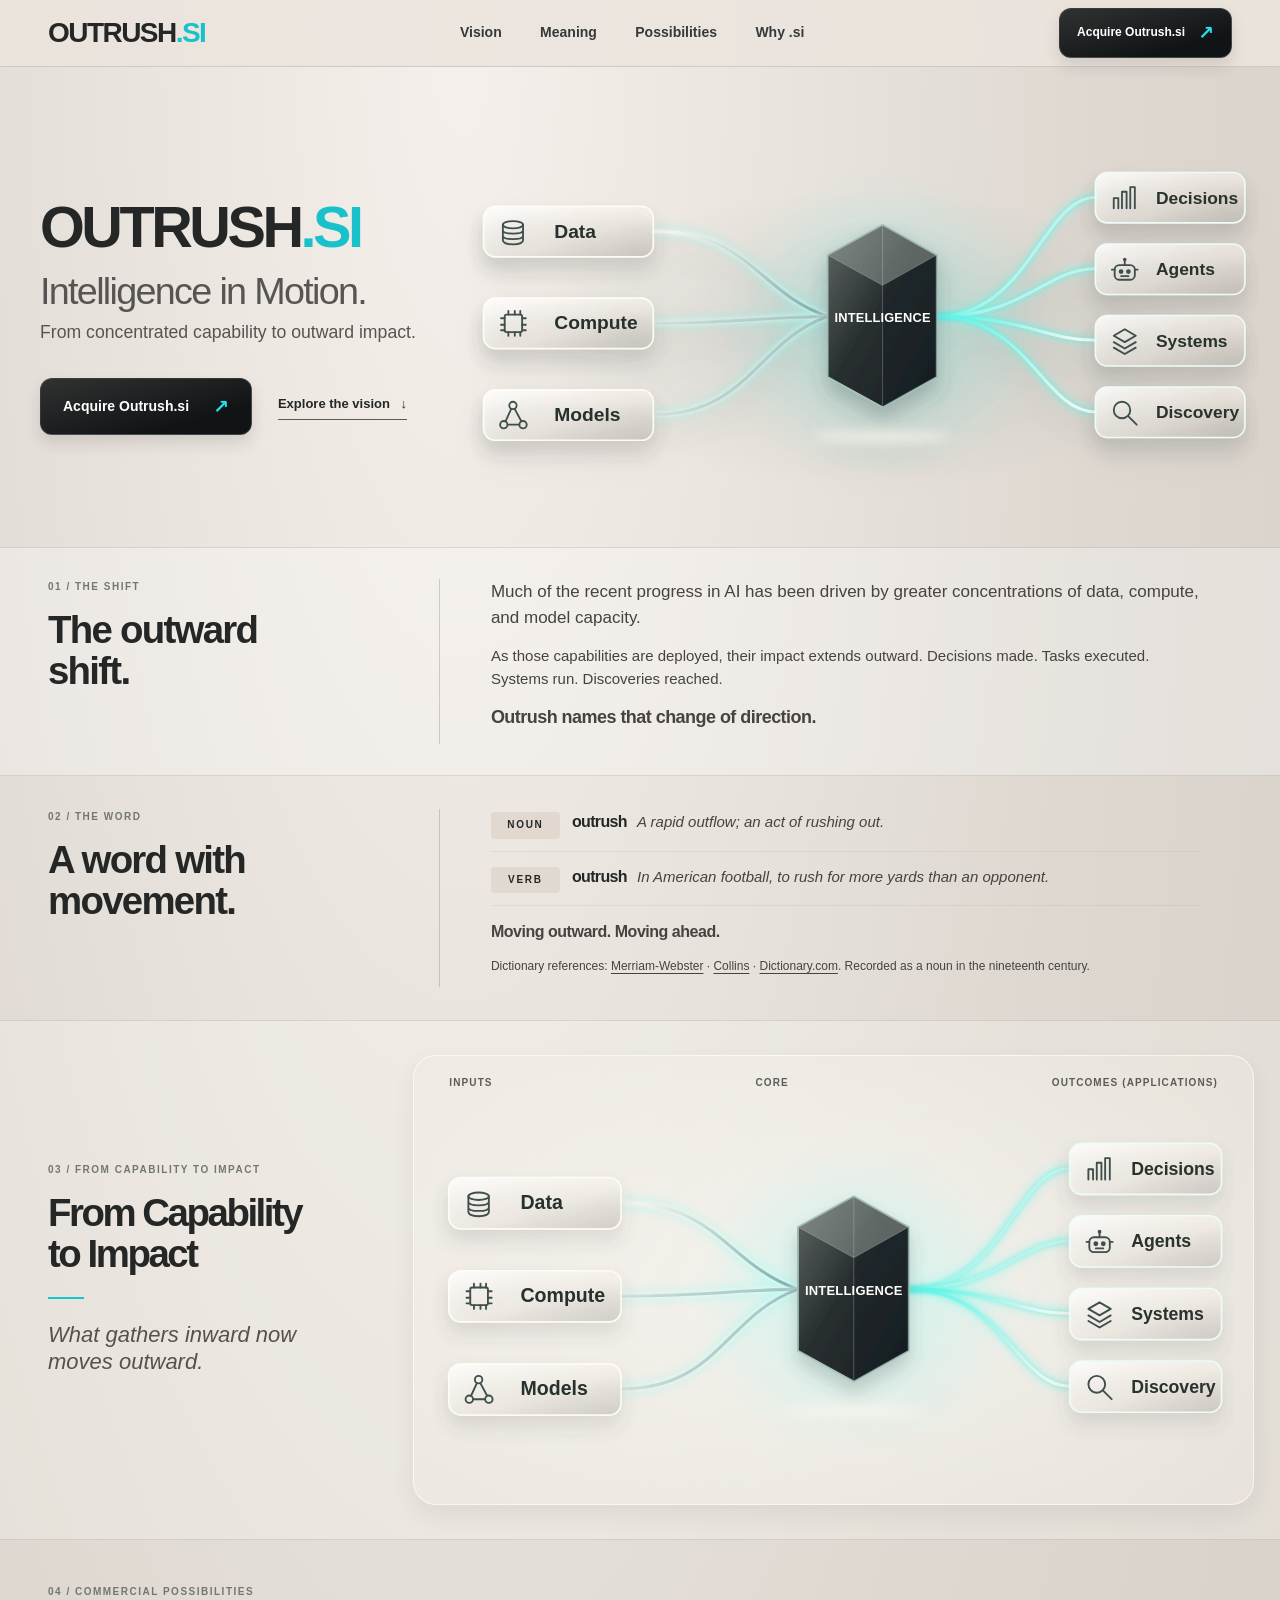
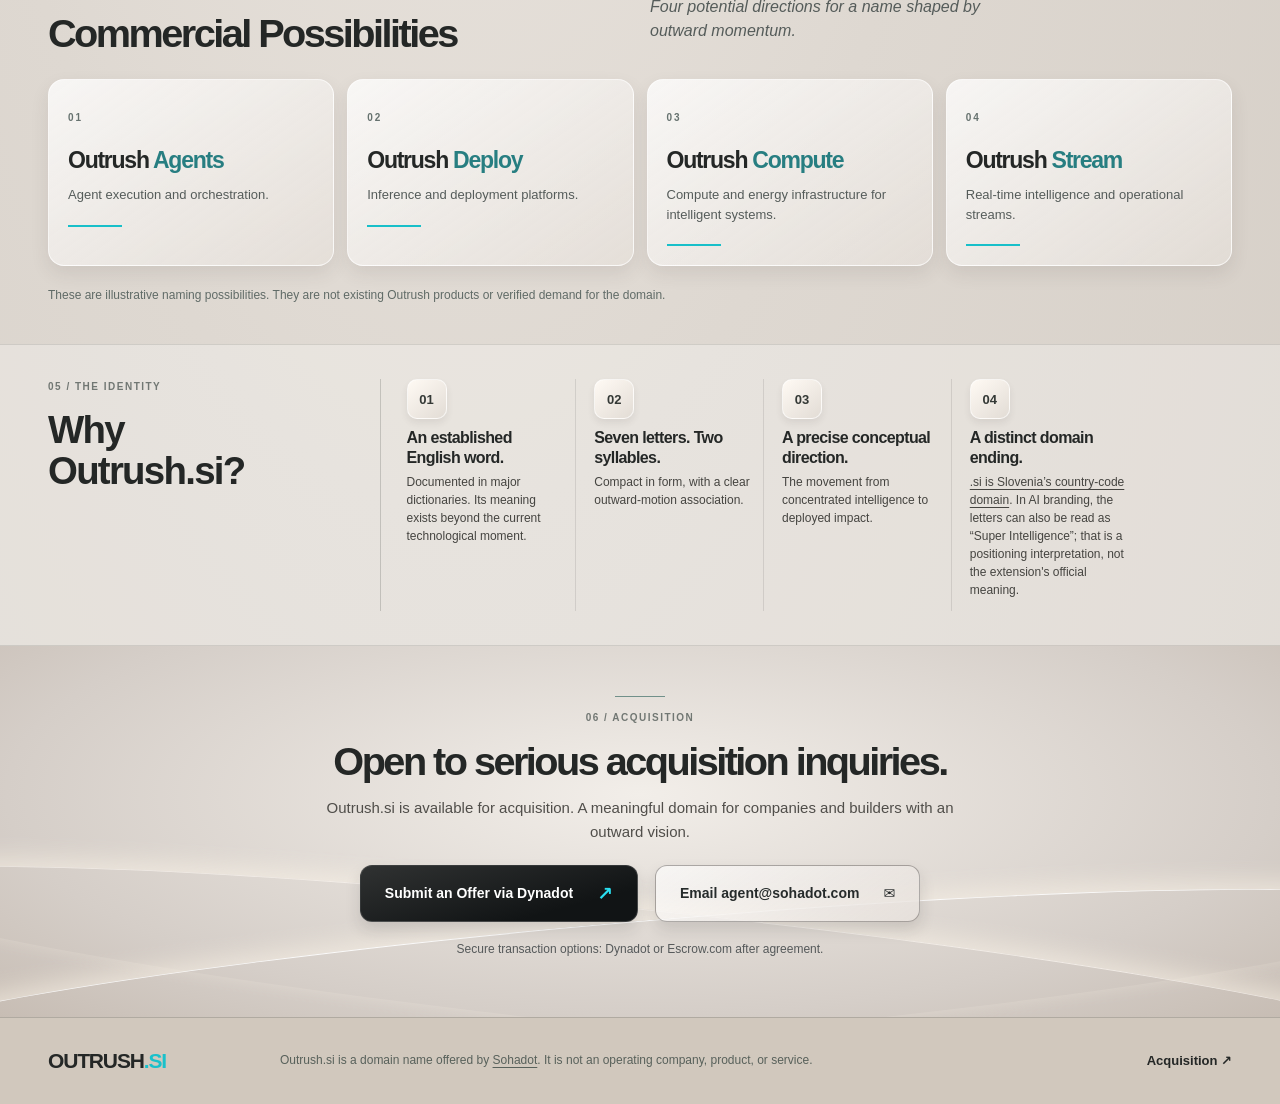
==== commit 5237d800: "Ensure intelligence cube labels remain entirely legible" ====
--- a/index.html
+++ b/index.html
@@ -105,7 +105,7 @@
   <polygon points="452,112 511,145 452,178 392,145" fill="#a4b0a9" opacity=".43"/>
   <polygon points="452,178 511,145 511,278 452,311" fill="#111b20" opacity=".32"/>
   <path d="M452 112V311M392 145L452 178L511 145M392 278L452 311L511 278" fill="none" stroke="#c1d5d1" stroke-opacity=".33"/>
-  <text x="452" y="218" fill="#fffefa" font-size="17" font-weight="700" text-anchor="middle" letter-spacing=".2">INTELLIGENCE</text>
+  <text x="452" y="218" fill="#fffefa" font-size="14" font-weight="700" text-anchor="middle" letter-spacing=".2">INTELLIGENCE</text>
  </g>
  <ellipse cx="452" cy="343" rx="75" ry="7" fill="#fff8ef" opacity=".58" filter="url(#outrushhero-glow)"/>
  </svg>
@@ -178,7 +178,7 @@
   <polygon points="452,112 511,145 452,178 392,145" fill="#a4b0a9" opacity=".43"/>
   <polygon points="452,178 511,145 511,278 452,311" fill="#111b20" opacity=".32"/>
   <path d="M452 112V311M392 145L452 178L511 145M392 278L452 311L511 278" fill="none" stroke="#c1d5d1" stroke-opacity=".33"/>
-  <text x="452" y="218" fill="#fffefa" font-size="17" font-weight="700" text-anchor="middle" letter-spacing=".2">INTELLIGENCE</text>
+  <text x="452" y="218" fill="#fffefa" font-size="14" font-weight="700" text-anchor="middle" letter-spacing=".2">INTELLIGENCE</text>
  </g>
  <ellipse cx="452" cy="343" rx="75" ry="7" fill="#fff8ef" opacity=".58" filter="url(#outrushimpact-glow)"/>
  </svg></div>
--- a/design-v2.css
+++ b/design-v2.css
@@ -18,10 +18,10 @@
 .concept-v2 .hero-support{font-size:clamp(15px,1.38vw,19px);font-weight:430;line-height:1.35;color:#575451;max-width:495px;margin:0}
 .concept-v2 .hero-buttons{margin-top:33px;gap:26px}
 .concept-v2 .hero-buttons .button{padding:12px 22px;min-height:49px}
-.concept-v2 .hero .flow-wrap{margin-left:-2%;width:104%;max-width:none}
+.concept-v2 .hero .flow-wrap{margin-left:-2%;width:104%;max-width:none;filter:drop-shadow(0 16px 16px rgba(48,51,50,.055))}
 .flow-visual{display:block;width:100%;height:auto;overflow:visible}
-.v2-flow-lines path{stroke-dasharray:3 18;animation:v2flow 10s linear infinite}
-.v2-flow-lines path:nth-child(-n+3){animation-direction:reverse}
+.v2-flow-lines path{stroke-dasharray:none;animation:none;filter:drop-shadow(0 0 3px rgba(79,241,230,.75));stroke-width:3.3}
+.v2-flow-lines path:nth-child(-n+3){filter:drop-shadow(0 0 3px rgba(255,255,255,.74))}
 @keyframes v2flow{to{stroke-dashoffset:-168}}
 .flow-mobile{display:none}
 .concept-v2 .thesis-band,.concept-v2 .identity-band{background:rgba(255,255,255,.27);border-block:1px solid var(--v2-rule)}
@@ -151,3 +151,13 @@
  .concept-v2 .section-body{border-left:0;border-top:1px solid var(--v2-rule);padding:20px 0 0}
 }
 @media(prefers-reduced-motion:reduce){.v2-flow-lines path{animation:none;stroke-dasharray:none}*,*:before,*:after{scroll-behavior:auto!important}}
+
+/* Additional mobile hierarchy tuning after visual screenshot review. */
+@media(max-width:540px){
+ .concept-v2 .site-header .header-action,.acquire-v2 .site-header .header-action{font-size:0;white-space:nowrap;min-width:0;padding:9px 12px;gap:8px;min-height:38px}
+ .concept-v2 .site-header .header-action::before,.acquire-v2 .site-header .header-action::before{content:"Acquire";font-size:12px;line-height:1}
+ .concept-v2 .site-header .header-action span,.acquire-v2 .site-header .header-action span{font-size:16px}
+ .concept-v2 .flow-mobile{padding-top:18px;padding-bottom:23px}
+ .concept-v2 .section-body p,.concept-v2 .section-body p.body-large{line-height:1.65}
+ .concept-v2 .application h3{letter-spacing:-.04em}
+}
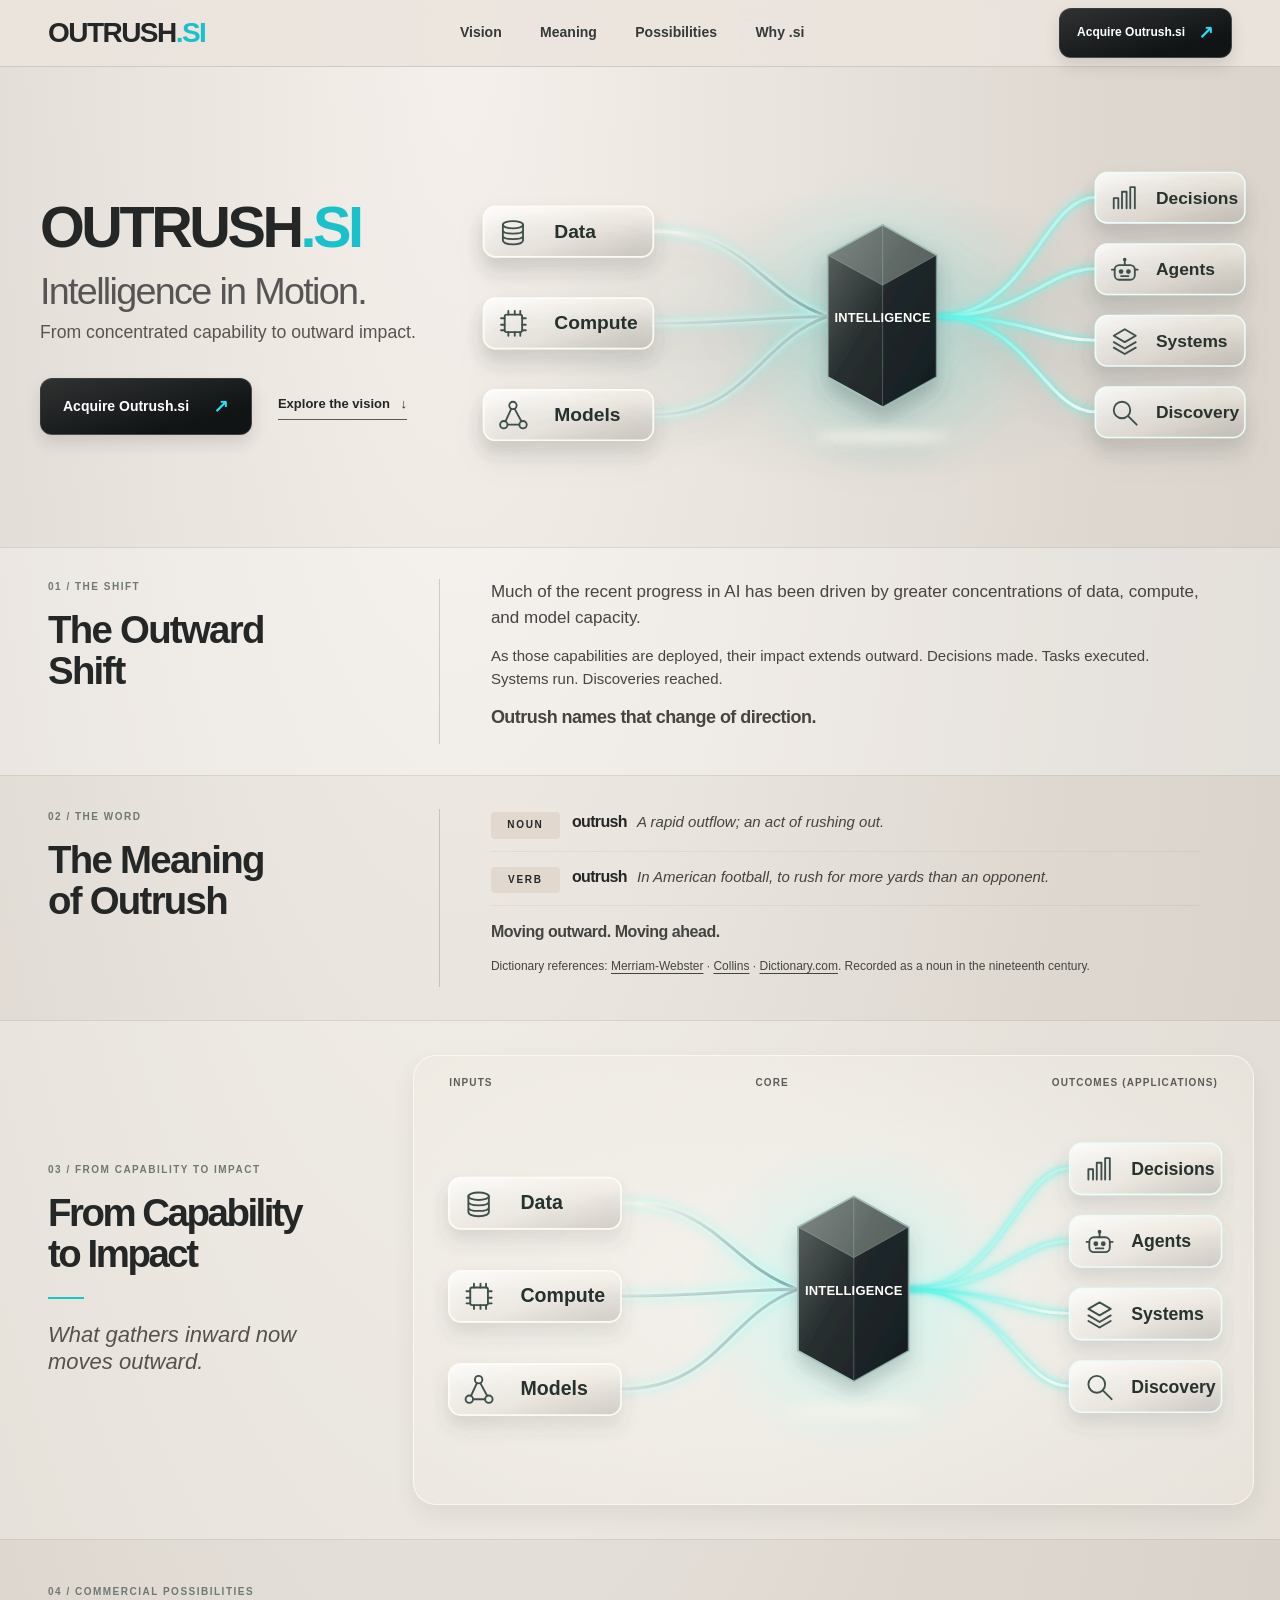
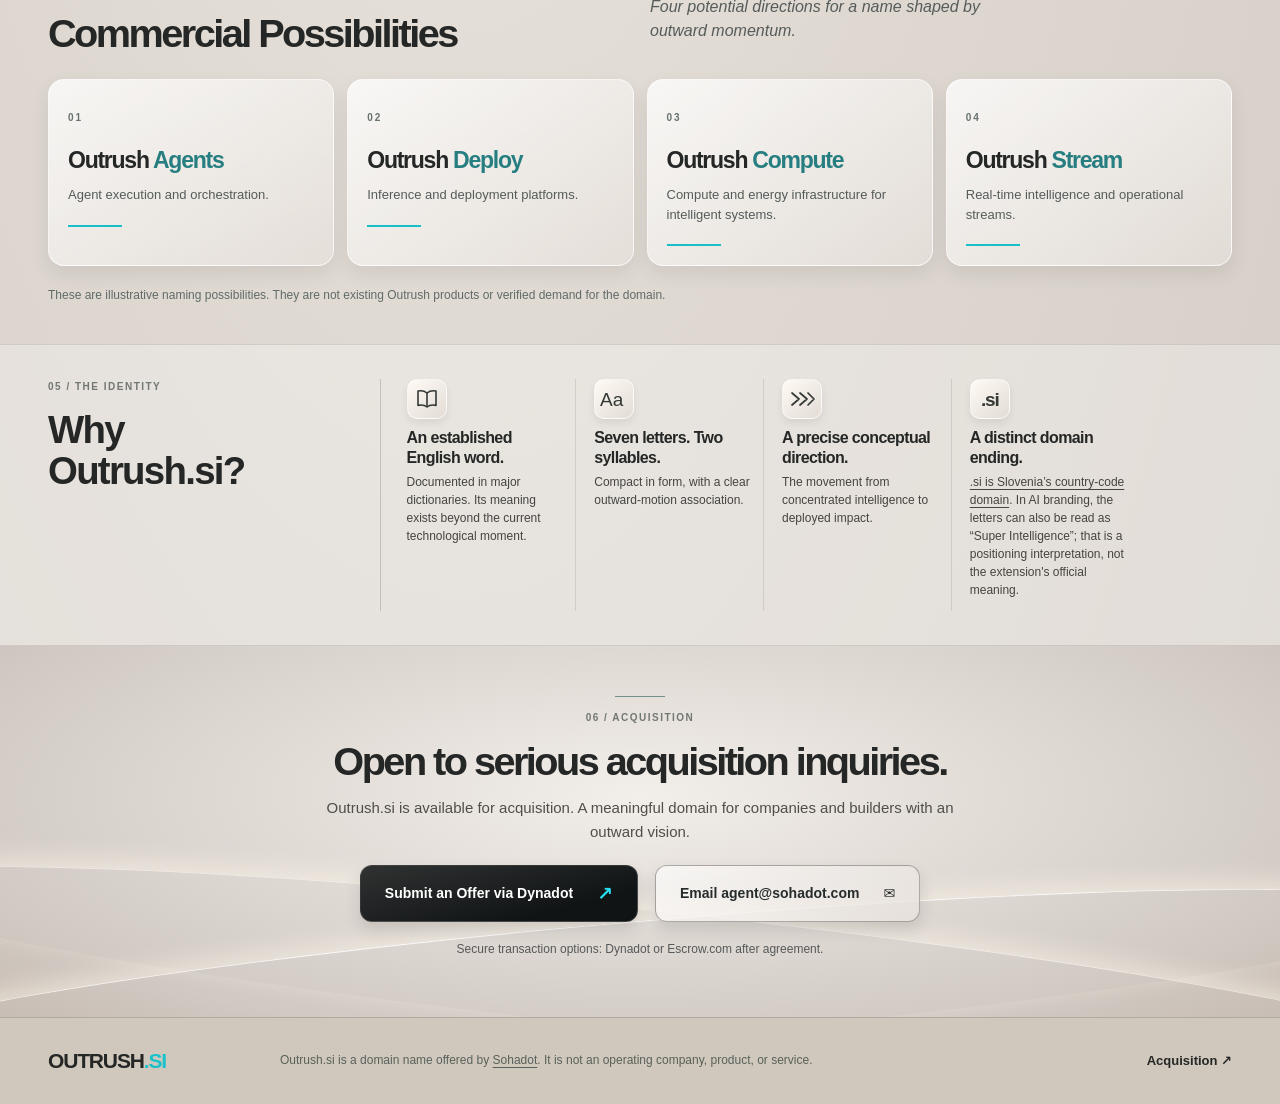
==== commit efeab9f9: "Match approved section titles and identity iconography" ====
--- a/index.html
+++ b/index.html
@@ -119,7 +119,7 @@
 
   <section class="thesis-band" id="thesis" aria-labelledby="shift-heading">
       <div class="shell editorial-grid">
-        <div class="section-name"><span class="section-index">01 / THE SHIFT</span><h2 id="shift-heading">The outward<br>shift.</h2></div>
+        <div class="section-name"><span class="section-index">01 / THE SHIFT</span><h2 id="shift-heading">The Outward<br>Shift</h2></div>
         <div class="section-body">
           <p class="body-large">Much of the recent progress in AI has been driven by greater concentrations of data, compute, and model capacity.</p>
           <p>As those capabilities are deployed, their impact extends outward. Decisions made. Tasks executed. Systems run. Discoveries reached.</p>
@@ -130,7 +130,7 @@
 
     <section class="section shell" id="meaning" aria-labelledby="meaning-heading">
       <div class="editorial-grid">
-        <div class="section-name"><span class="section-index">02 / THE WORD</span><h2 id="meaning-heading">A word with<br>movement.</h2></div>
+        <div class="section-name"><span class="section-index">02 / THE WORD</span><h2 id="meaning-heading">The Meaning<br>of Outrush</h2></div>
         <div class="section-body">
           <div class="definition"><span class="part-of-speech">NOUN</span><div><strong>outrush</strong><p>A rapid outflow; an act of rushing out.</p></div></div>
           <div class="definition"><span class="part-of-speech">VERB</span><div><strong>outrush</strong><p>In American football, to rush for more yards than an opponent.</p></div></div>
@@ -200,10 +200,10 @@
       <div class="shell editorial-grid">
         <div class="section-name"><span class="section-index">05 / THE IDENTITY</span><h2 id="identity-heading">Why<br>Outrush.si?</h2></div>
         <div class="section-body">
-          <div class="identity-row"><span>01</span><div><h3>An established English word.</h3><p>Documented in major dictionaries. Its meaning exists beyond the current technological moment.</p></div></div>
-          <div class="identity-row"><span>02</span><div><h3>Seven letters. Two syllables.</h3><p>Compact in form, with a clear outward-motion association.</p></div></div>
-          <div class="identity-row"><span>03</span><div><h3>A precise conceptual direction.</h3><p>The movement from concentrated intelligence to deployed impact.</p></div></div>
-          <div class="identity-row"><span>04</span><div><h3>A distinct domain ending.</h3><p><a href="https://www.register.si/en/vision-and-mission/" target="_blank" rel="noopener noreferrer">.si is Slovenia’s country-code domain</a>. In AI branding, the letters can also be read as “Super Intelligence”; that is a positioning interpretation, not the extension's official meaning.</p></div></div>
+          <div class="identity-row"><span aria-hidden="true"><svg width="24" height="24" viewBox="0 0 24 24" fill="none" stroke="currentColor" stroke-width="1.6" stroke-linejoin="round"><path d="M12 20c-2.7-2.3-5.5-2.3-9-1.6V4c3.6-.7 6.6-.1 9 2 2.5-2.1 5.4-2.7 9-2v14.4c-3.4-.7-6.3-.7-9 1.6Z"/><path d="M12 6v14"/></svg></span><div><h3>An established English word.</h3><p>Documented in major dictionaries. Its meaning exists beyond the current technological moment.</p></div></div>
+          <div class="identity-row"><span aria-hidden="true"><svg width="28" height="24" viewBox="0 0 28 24" fill="none"><text x="0" y="19" font-family="Arial,sans-serif" font-size="19" font-weight="500" fill="currentColor">Aa</text></svg></span><div><h3>Seven letters. Two syllables.</h3><p>Compact in form, with a clear outward-motion association.</p></div></div>
+          <div class="identity-row"><span aria-hidden="true"><svg width="27" height="24" viewBox="0 0 27 24" fill="none" stroke="currentColor" stroke-width="1.7" stroke-linecap="round" stroke-linejoin="round"><path d="m3 6 7 6-7 6M11 6l7 6-7 6M19 6l6 6-6 6"/></svg></span><div><h3>A precise conceptual direction.</h3><p>The movement from concentrated intelligence to deployed impact.</p></div></div>
+          <div class="identity-row"><span aria-hidden="true" style="font-size:19px;font-weight:700;letter-spacing:-.06em">.si</span><div><h3>A distinct domain ending.</h3><p><a href="https://www.register.si/en/vision-and-mission/" target="_blank" rel="noopener noreferrer">.si is Slovenia’s country-code domain</a>. In AI branding, the letters can also be read as “Super Intelligence”; that is a positioning interpretation, not the extension's official meaning.</p></div></div>
         </div>
       </div>
     </section>
